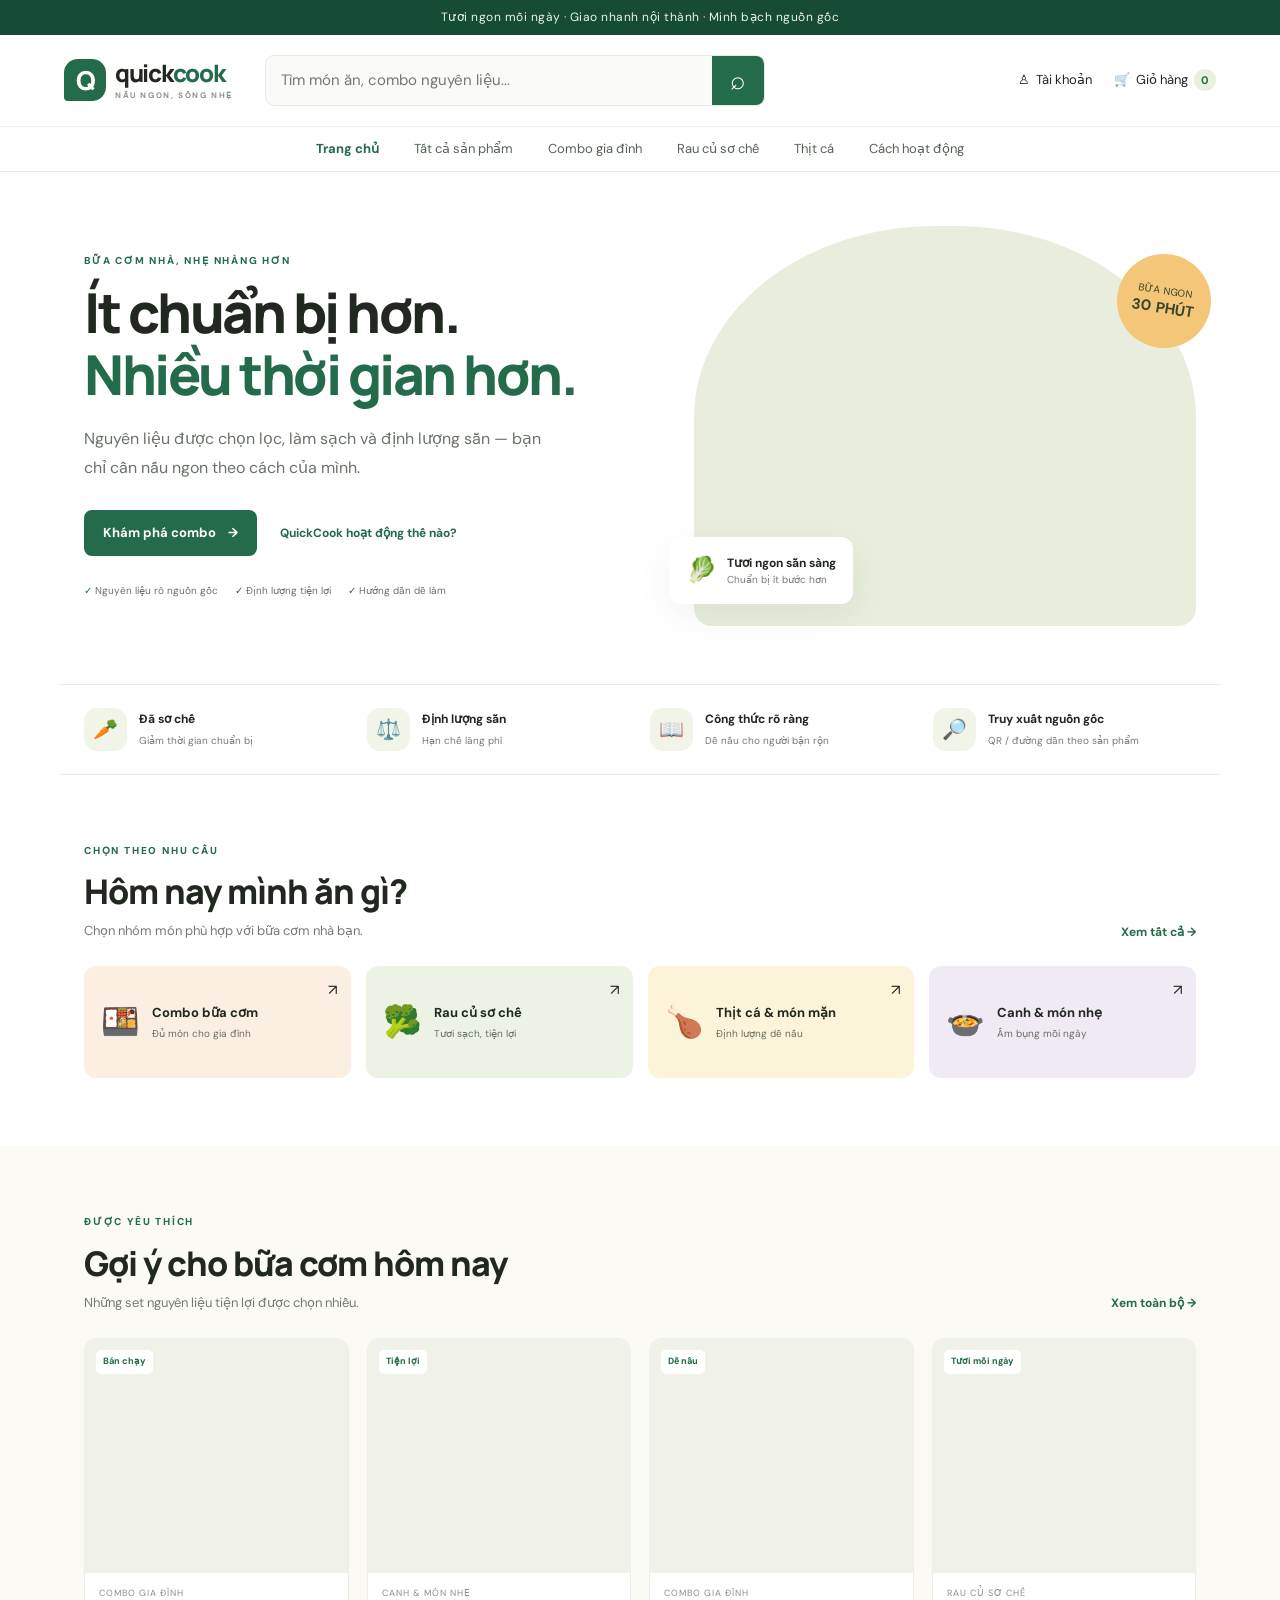
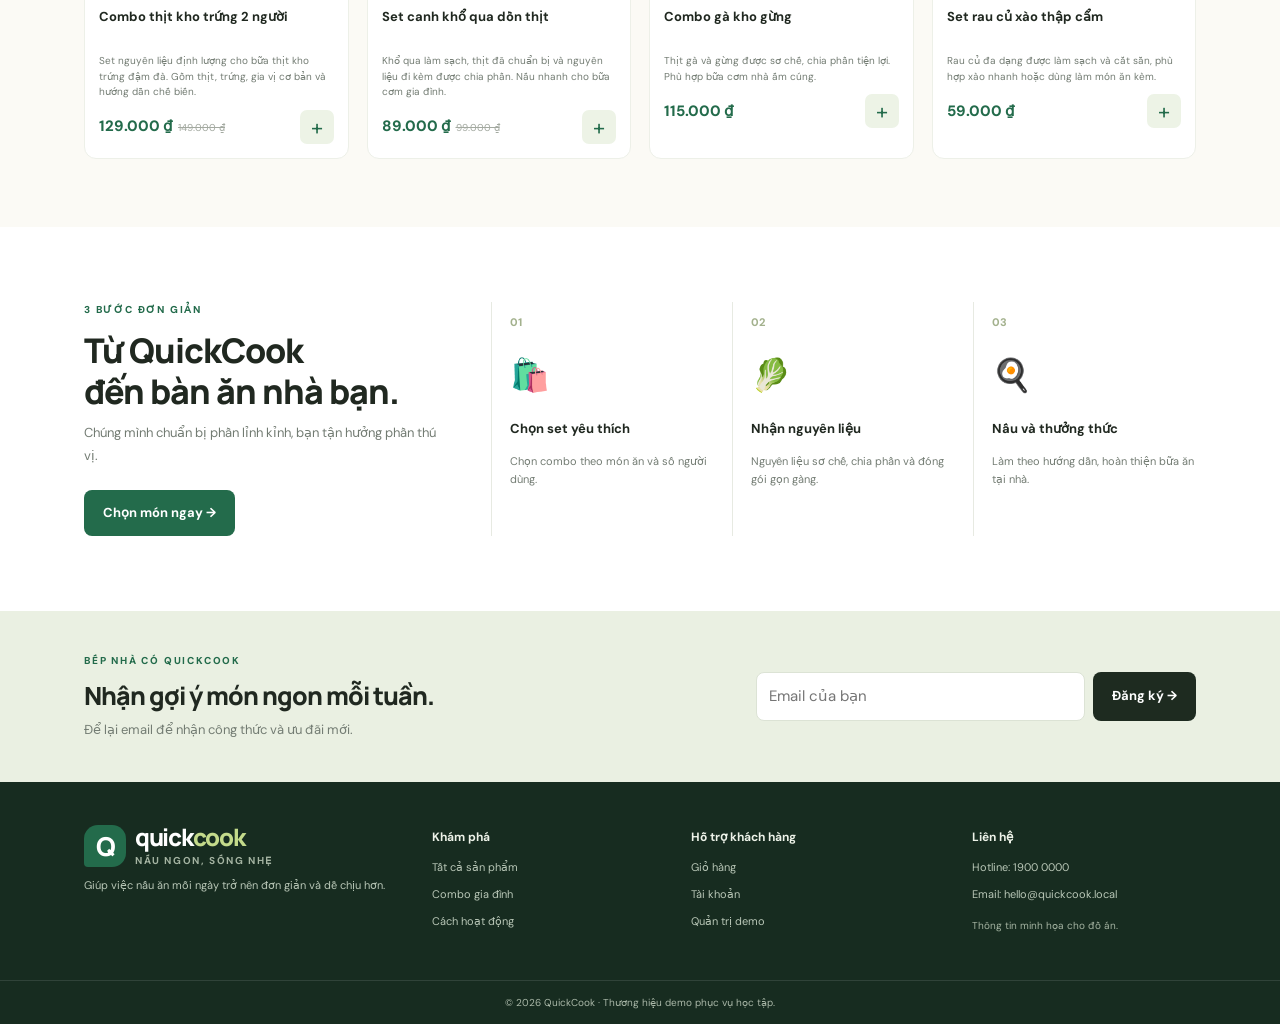
==== QuickCook_Source/QuickCook/index.html @ 2cf81a11 "Upload file" ====
<!doctype html>
<html lang="vi">
<head>
  <meta charset="utf-8"><meta name="viewport" content="width=device-width, initial-scale=1">
  <title>QuickCook | Nấu ngon, sống nhẹ</title>
  <link rel="stylesheet" href="css/styles.css">
</head>
<body>
  <div class="top-strip">Tươi ngon mỗi ngày · Giao nhanh nội thành · Minh bạch nguồn gốc</div>
  <header class="site-header">
    <a class="brand" href="index.html"><span class="brand-mark">Q</span><span>quick<span class="brand-green">cook</span><small>NẤU NGON, SỐNG NHẸ</small></span></a>
    <form class="search" id="searchForm"><input id="searchInput" type="search" placeholder="Tìm món ăn, combo nguyên liệu..." aria-label="Tìm sản phẩm"><button aria-label="Tìm kiếm">⌕</button></form>
    <nav class="header-actions"><a href="login.html">♙ <span>Tài khoản</span></a><a href="cart.html">🛒 <span>Giỏ hàng</span> <b id="cartCount" class="cart-count">0</b></a></nav>
  </header>
  <nav class="main-nav"><a class="active" href="index.html">Trang chủ</a><a href="products.html">Tất cả sản phẩm</a><a href="products.html?category=combo">Combo gia đình</a><a href="products.html?category=rau">Rau củ sơ chế</a><a href="products.html?category=thit">Thịt cá</a><a href="#how">Cách hoạt động</a></nav>
  <main>
    <section class="hero wrap">
      <div class="hero-copy"><span class="eyebrow">BỮA CƠM NHÀ, NHẸ NHÀNG HƠN</span><h1>Ít chuẩn bị hơn.<br><em>Nhiều thời gian hơn.</em></h1><p>Nguyên liệu được chọn lọc, làm sạch và định lượng sẵn — bạn chỉ cần nấu ngon theo cách của mình.</p><div class="hero-buttons"><a class="btn btn-primary" href="products.html">Khám phá combo <span>→</span></a><a class="text-link" href="#how">QuickCook hoạt động thế nào?</a></div><div class="hero-proof"><span>✓ Nguyên liệu rõ nguồn gốc</span><span>✓ Định lượng tiện lợi</span><span>✓ Hướng dẫn dễ làm</span></div></div>
      <div class="hero-art"><div class="hero-sticker">BỮA NGON<br><b>30 PHÚT</b></div><img src="https://images.unsplash.com/photo-1547592180-85f173990554?auto=format&fit=crop&w=1000&q=85" alt="Bữa ăn tươi ngon với rau củ và nguyên liệu" onerror="this.style.display='none'"><div class="hero-note"><span>🥬</span><div><b>Tươi ngon sẵn sàng</b><small>Chuẩn bị ít bước hơn</small></div></div></div>
    </section>
    <section class="benefits wrap"><div><span class="benefit-icon">🥕</span><b>Đã sơ chế</b><small>Giảm thời gian chuẩn bị</small></div><div><span class="benefit-icon">⚖️</span><b>Định lượng sẵn</b><small>Hạn chế lãng phí</small></div><div><span class="benefit-icon">📖</span><b>Công thức rõ ràng</b><small>Dễ nấu cho người bận rộn</small></div><div><span class="benefit-icon">🔎</span><b>Truy xuất nguồn gốc</b><small>QR / đường dẫn theo sản phẩm</small></div></section>
    <section class="section wrap"><div class="section-heading"><div><span class="eyebrow">CHỌN THEO NHU CẦU</span><h2>Hôm nay mình ăn gì?</h2><p>Chọn nhóm món phù hợp với bữa cơm nhà bạn.</p></div><a class="text-link" href="products.html">Xem tất cả →</a></div><div class="category-grid">
      <a class="category-card cat-orange" href="products.html?category=combo"><span>🍱</span><div><b>Combo bữa cơm</b><small>Đủ món cho gia đình</small></div><i>↗</i></a>
      <a class="category-card cat-green" href="products.html?category=rau"><span>🥦</span><div><b>Rau củ sơ chế</b><small>Tươi sạch, tiện lợi</small></div><i>↗</i></a>
      <a class="category-card cat-yellow" href="products.html?category=thit"><span>🍗</span><div><b>Thịt cá & món mặn</b><small>Định lượng dễ nấu</small></div><i>↗</i></a>
      <a class="category-card cat-purple" href="products.html?category=canh"><span>🍲</span><div><b>Canh & món nhẹ</b><small>Ấm bụng mỗi ngày</small></div><i>↗</i></a>
    </div></section>
    <section class="section featured-section"><div class="wrap"><div class="section-heading"><div><span class="eyebrow">ĐƯỢC YÊU THÍCH</span><h2>Gợi ý cho bữa cơm hôm nay</h2><p>Những set nguyên liệu tiện lợi được chọn nhiều.</p></div><a class="text-link" href="products.html">Xem toàn bộ →</a></div><div id="featuredProducts" class="product-grid"></div></div></section>
    <section class="how-section wrap" id="how"><div class="how-intro"><span class="eyebrow">3 BƯỚC ĐƠN GIẢN</span><h2>Từ QuickCook<br>đến bàn ăn nhà bạn.</h2><p>Chúng mình chuẩn bị phần lỉnh kỉnh, bạn tận hưởng phần thú vị.</p><a class="btn btn-primary" href="products.html">Chọn món ngay →</a></div><div class="steps"><article><span>01</span><div class="step-emoji">🛍️</div><h3>Chọn set yêu thích</h3><p>Chọn combo theo món ăn và số người dùng.</p></article><article><span>02</span><div class="step-emoji">🥬</div><h3>Nhận nguyên liệu</h3><p>Nguyên liệu sơ chế, chia phần và đóng gói gọn gàng.</p></article><article><span>03</span><div class="step-emoji">🍳</div><h3>Nấu và thưởng thức</h3><p>Làm theo hướng dẫn, hoàn thiện bữa ăn tại nhà.</p></article></div></section>
    <section class="newsletter"><div class="wrap newsletter-inner"><div><span class="eyebrow">BẾP NHÀ CÓ QUICKCOOK</span><h2>Nhận gợi ý món ngon mỗi tuần.</h2><p>Để lại email để nhận công thức và ưu đãi mới.</p></div><form id="newsletterForm"><input type="email" placeholder="Email của bạn" required><button class="btn btn-dark">Đăng ký →</button></form></div></section>
  </main>
  <footer class="footer"><div class="wrap footer-grid"><div><a class="brand footer-brand" href="index.html"><span class="brand-mark">Q</span><span>quick<span class="brand-green">cook</span><small>NẤU NGON, SỐNG NHẸ</small></span></a><p>Giúp việc nấu ăn mỗi ngày trở nên đơn giản và dễ chịu hơn.</p></div><div><b>Khám phá</b><a href="products.html">Tất cả sản phẩm</a><a href="products.html?category=combo">Combo gia đình</a><a href="#how">Cách hoạt động</a></div><div><b>Hỗ trợ khách hàng</b><a href="cart.html">Giỏ hàng</a><a href="login.html">Tài khoản</a><a href="admin.html">Quản trị demo</a></div><div><b>Liên hệ</b><p>Hotline: 1900 0000</p><p>Email: hello@quickcook.local</p><small>Thông tin minh họa cho đồ án.</small></div></div><div class="footer-bottom">© 2026 QuickCook · Thương hiệu demo phục vụ học tập.</div></footer>
  <div id="toast" class="toast" role="status"></div><script src="js/data.js"></script><script src="js/app.js"></script><script>document.addEventListener('DOMContentLoaded',()=>{renderProductCards('featuredProducts',PRODUCTS.slice(0,4)); document.getElementById('newsletterForm').addEventListener('submit',e=>{e.preventDefault();showToast('Cảm ơn bạn! Đây là biểu mẫu demo.');e.target.reset();});});</script>
</body></html>
---- QuickCook_Source/QuickCook/css/styles.css ----
@import url('https://fonts.googleapis.com/css2?family=DM+Sans:wght@400;500;600;700&family=Manrope:wght@400;500;600;700;800&display=swap');
:root{--green:#236b4b;--green-dark:#164b35;--lime:#dce9a4;--ink:#202820;--muted:#737c73;--line:#e7eae2;--cream:#fbfaf5;--orange:#f1a65b;--white:#fff;--shadow:0 12px 35px #203b2410}*{box-sizing:border-box}html{scroll-behavior:smooth}body{margin:0;background:#fff;color:var(--ink);font-family:'DM Sans',sans-serif;font-size:15px;line-height:1.55}a{color:inherit;text-decoration:none}button,input,select,textarea{font:inherit}button,a,select{ -webkit-tap-highlight-color:transparent}button{cursor:pointer}.top-strip{background:var(--green-dark);color:#edf5e8;text-align:center;padding:8px 16px;font-size:12px;letter-spacing:.04em}.site-header{max-width:1200px;margin:auto;padding:20px 24px;display:flex;align-items:center;gap:32px}.brand{display:inline-flex;align-items:center;gap:9px;flex-shrink:0;font-family:Manrope,sans-serif;font-weight:800;font-size:24px;letter-spacing:-1.3px;line-height:1}.brand-mark{display:grid;place-items:center;background:var(--green);color:white;width:42px;height:42px;border-radius:14px 14px 14px 4px;font-size:26px}.brand-green{color:var(--green)}.brand small{display:block;font:700 8px 'DM Sans',sans-serif;letter-spacing:1.6px;color:#8b9487;margin-top:5px}.search{display:flex;max-width:500px;flex:1;border:1px solid var(--line);border-radius:9px;background:#fafbf8;overflow:hidden}.search input{border:0;background:transparent;outline:0;padding:13px 15px;min-width:0;flex:1}.search button{border:0;background:var(--green);color:white;width:52px;font-size:26px}.header-actions{display:flex;align-items:center;gap:22px;margin-left:auto;white-space:nowrap;font-size:13px}.header-actions a{display:flex;align-items:center;gap:6px}.cart-count{display:inline-grid;place-items:center;background:#e9f0df;color:var(--green);border-radius:50%;width:22px;height:22px;font-size:11px}.main-nav{display:flex;justify-content:center;gap:35px;border-top:1px solid #f2f3ef;border-bottom:1px solid var(--line);padding:12px 18px;font-size:13px;color:#566256}.main-nav a:hover,.main-nav .active{color:var(--green);font-weight:700}.wrap{max-width:1160px;margin:0 auto;padding-left:24px;padding-right:24px}.hero{display:grid;grid-template-columns:1.05fr .95fr;gap:55px;align-items:center;padding-top:54px;padding-bottom:58px}.eyebrow{display:block;color:var(--green);font-size:10px;font-weight:800;letter-spacing:1.8px;margin-bottom:13px}.hero h1,.auth-aside h1{font:800 clamp(36px,4.3vw,58px)/1.12 Manrope,sans-serif;letter-spacing:-2.5px;margin:0 0 20px}.hero h1 em,.auth-aside h1 em{color:var(--green);font-style:normal}.hero-copy>p{max-width:470px;color:#697369;font-size:16px;line-height:1.8}.hero-buttons{display:flex;align-items:center;gap:23px;margin:27px 0}.btn{display:inline-flex;align-items:center;justify-content:center;gap:12px;padding:13px 19px;border:0;border-radius:8px;font-weight:700;font-size:13px;transition:transform .18s,background .18s}.btn:hover{transform:translateY(-1px)}.btn-primary{background:var(--green);color:white}.btn-primary:hover{background:var(--green-dark)}.btn-dark{background:#1e2b20;color:white}.btn-outline{border:1px solid #d8dfd4;background:white;color:var(--green)}.btn-full{width:100%}.text-link{font-size:12px;font-weight:700;color:var(--green)}.hero-proof{display:flex;gap:17px;flex-wrap:wrap;font-size:10px;color:#667367}.hero-proof span:first-letter{color:var(--green)}.hero-art{position:relative;min-height:400px;background:#e8eddd;border-radius:48% 48% 18px 18px;overflow:visible}.hero-art>img{width:100%;height:400px;object-fit:cover;border-radius:48% 48% 18px 18px;display:block}.hero-sticker{position:absolute;z-index:2;right:-15px;top:28px;background:#f3c777;color:#3c452f;border-radius:50%;width:94px;height:94px;display:grid;align-content:center;text-align:center;font-size:10px;line-height:1.4;transform:rotate(9deg)}.hero-sticker b{font-size:15px}.hero-note{position:absolute;bottom:22px;left:-25px;background:white;padding:14px 17px;border-radius:12px;box-shadow:var(--shadow);display:flex;gap:10px;align-items:center}.hero-note>span{font-size:25px}.hero-note b,.hero-note small{display:block}.hero-note b{font-size:12px}.hero-note small{color:var(--muted);font-size:10px}.benefits{display:grid;grid-template-columns:repeat(4,1fr);border-top:1px solid var(--line);border-bottom:1px solid var(--line);padding-top:23px;padding-bottom:23px;gap:20px}.benefits>div{display:grid;grid-template-columns:44px 1fr;align-items:center;column-gap:11px}.benefit-icon{grid-row:span 2;width:43px;height:43px;display:grid;place-items:center;border-radius:13px;background:#f1f5e9;font-size:20px}.benefits b{font-size:12px}.benefits small{font-size:10px;color:var(--muted)}.section{padding-top:68px;padding-bottom:68px}.section-heading{display:flex;align-items:end;justify-content:space-between;gap:20px;margin-bottom:25px}.section-heading h2,.how-intro h2,.newsletter h2{font:800 clamp(25px,3vw,34px)/1.2 Manrope,sans-serif;letter-spacing:-1px;margin:0 0 9px}.section-heading p,.how-intro p,.newsletter p{color:var(--muted);font-size:13px;margin:0}.category-grid{display:grid;grid-template-columns:repeat(4,1fr);gap:15px}.category-card{padding:20px 17px;border-radius:12px;display:flex;align-items:center;gap:12px;min-height:112px;position:relative;transition:transform .2s}.category-card:hover{transform:translateY(-3px)}.category-card>span{font-size:31px}.category-card b,.category-card small{display:block}.category-card b{font-size:13px}.category-card small{font-size:10px;color:#687064;margin-top:3px}.category-card i{font-style:normal;position:absolute;right:14px;top:13px}.cat-orange{background:#fbefe1}.cat-green{background:#edf3e4}.cat-yellow{background:#fbf4d9}.cat-purple{background:#f0eaf5}.featured-section{background:var(--cream)}.product-grid{display:grid;grid-template-columns:repeat(4,minmax(0,1fr));gap:18px}.product-card{background:white;border:1px solid #edf0e8;border-radius:12px;overflow:hidden;position:relative;transition:box-shadow .2s,transform .2s;min-width:0}.product-card:hover{transform:translateY(-3px);box-shadow:var(--shadow)}.product-image{display:block;position:relative;background:#f0f1e9;aspect-ratio:1.12/1;overflow:hidden}.product-image img{width:100%;height:100%;object-fit:cover;display:block;transition:transform .3s}.product-card:hover .product-image img{transform:scale(1.035)}.product-tag{position:absolute;top:11px;left:11px;background:#fff;border-radius:5px;padding:5px 7px;font-size:9px;color:var(--green);font-weight:800}.product-info{padding:14px}.product-category{font-size:9px;text-transform:uppercase;letter-spacing:1px;color:#879084}.product-info h3{font-size:13px;line-height:1.4;margin:7px 0 8px;min-height:37px}.product-desc{font-size:10px;color:var(--muted);min-height:30px;margin:0 0 10px}.product-bottom{display:flex;align-items:center;justify-content:space-between;gap:6px}.price{font-weight:800;color:var(--green);font-size:15px}.old-price{font-size:10px;color:#a3a9a0;text-decoration:line-through;margin-left:5px}.add-btn{border:0;background:#edf3e6;color:var(--green);border-radius:7px;width:34px;height:34px;font-size:22px}.add-btn:hover{background:var(--green);color:white}.how-section{display:grid;grid-template-columns:.8fr 1.6fr;gap:55px;padding-top:75px;padding-bottom:75px}.how-intro h2{font-size:34px}.how-intro p{margin-bottom:22px;line-height:1.8}.steps{display:grid;grid-template-columns:repeat(3,1fr);gap:18px}.steps article{position:relative;border-left:1px solid var(--line);padding:8px 0 0 18px}.steps article>span{color:#a3b18d;font-weight:800;font-size:11px}.step-emoji{font-size:32px;margin:18px 0}.steps h3{font-size:13px}.steps p{font-size:11px;color:var(--muted);line-height:1.7}.newsletter{background:#eaf0e2;padding:42px 0}.newsletter-inner{display:flex;align-items:center;justify-content:space-between;gap:24px}.newsletter h2{font-size:25px}.newsletter form{display:flex;gap:8px;width:min(440px,100%)}.newsletter input{min-width:0;flex:1;border:1px solid #dce3d5;border-radius:8px;padding:12px;background:white;outline-color:var(--green)}.footer{background:#172c20;color:#edf2e8}.footer-grid{display:grid;grid-template-columns:1.4fr 1fr 1.1fr 1fr;gap:35px;padding-top:43px;padding-bottom:40px}.footer-brand{color:white}.footer-brand .brand-green{color:#c4db8b}.footer-grid p,.footer-grid a:not(.brand){font-size:11px;color:#b9c7b7;display:block;margin:10px 0}.footer-grid>div>b{font-size:12px}.footer-grid small{font-size:10px;color:#a5b4a2}.footer-bottom{text-align:center;border-top:1px solid #ffffff1c;padding:14px 20px;font-size:10px;color:#aab8a8}.page-main{padding-top:28px;padding-bottom:70px}.breadcrumbs{font-size:11px;color:#929a8f;margin-bottom:25px}.breadcrumbs a{color:var(--green)}.page-title-row{display:flex;align-items:center;justify-content:space-between;gap:20px;margin:15px 0 28px}.page-title-row h1{font:800 clamp(28px,3vw,38px)/1.2 Manrope,sans-serif;letter-spacing:-1.3px;margin:0 0 7px}.page-title-row p{margin:0;color:var(--muted);font-size:13px}.page-title-row select{border:1px solid var(--line);border-radius:7px;padding:11px;background:white;color:#536053}.catalog-layout{display:grid;grid-template-columns:220px 1fr;gap:28px}.filter-panel{border:1px solid var(--line);border-radius:10px;padding:18px;height:max-content}.filter-panel h3{font-size:13px;margin:0 0 13px}.filter-panel label{display:flex;align-items:center;gap:9px;font-size:12px;color:#596458;margin:12px 0}.filter-panel input{accent-color:var(--green)}.filter-panel hr{border:0;border-top:1px solid var(--line);margin:20px 0}.catalog-meta{display:flex;justify-content:space-between;color:var(--muted);font-size:10px;margin-bottom:13px}.catalog-layout .product-grid{grid-template-columns:repeat(3,minmax(0,1fr))}.empty-state{padding:50px 20px;text-align:center;color:var(--muted);background:var(--cream);border-radius:10px}.hidden{display:none!important}.product-detail{display:grid;grid-template-columns:1fr 1fr;gap:50px;align-items:start}.detail-image{border-radius:15px;overflow:hidden;background:#f1f3eb;aspect-ratio:1/1}.detail-image img{width:100%;height:100%;object-fit:cover}.detail-copy{padding:10px 0}.detail-copy h1{font:800 35px/1.2 Manrope,sans-serif;letter-spacing:-1px;margin:10px 0}.detail-copy .price{font-size:25px}.detail-copy .description{color:#667064;line-height:1.8;font-size:14px;margin:18px 0}.detail-meta{border-top:1px solid var(--line);border-bottom:1px solid var(--line);padding:17px 0;margin:20px 0;display:grid;gap:10px;font-size:12px}.detail-meta span{color:var(--muted)}.quantity-row{display:flex;gap:12px;align-items:center;margin:20px 0}.quantity-control{display:flex;border:1px solid var(--line);border-radius:8px;align-items:center}.quantity-control button{border:0;background:white;padding:9px 13px}.quantity-control span{min-width:24px;text-align:center}.detail-copy .btn{min-height:43px}.cart-layout{display:grid;grid-template-columns:1.6fr .8fr;gap:24px}.cart-items,.summary-card,.form-card{border:1px solid var(--line);border-radius:12px;padding:22px}.cart-row{display:grid;grid-template-columns:84px 1fr auto auto 30px;gap:15px;align-items:center;padding:15px 0;border-bottom:1px solid var(--line)}.cart-row:last-child{border-bottom:0}.cart-row img{width:84px;height:75px;object-fit:cover;border-radius:8px}.cart-row h3{font-size:13px;margin:0 0 5px}.cart-row small{font-size:10px;color:var(--muted)}.cart-row .quantity-control button{padding:5px 9px}.cart-row .line-total{font-size:12px;font-weight:800;white-space:nowrap}.remove-btn{border:0;background:transparent;color:#9a6b62;font-size:18px}.summary-card h2{font-size:17px;margin:0 0 18px}.summary-line{display:flex;justify-content:space-between;gap:12px;margin:13px 0;font-size:12px;color:#677064}.summary-line.total{border-top:1px solid var(--line);padding-top:16px;font-weight:800;color:var(--ink);font-size:15px}.summary-card .btn{margin-top:12px}.muted{color:var(--muted)}.small{font-size:10px}.empty-cart{text-align:center;padding:40px 20px}.empty-cart .big{font-size:48px}.checkout-label{font-size:11px;font-weight:800;color:var(--green);letter-spacing:1px}.checkout-layout{display:grid;grid-template-columns:1.2fr .8fr;gap:25px;align-items:start}.form-card h1{font:800 31px Manrope,sans-serif;margin:0 0 24px}.form-card h3{font-size:14px;margin-top:25px}.form-grid{display:grid;grid-template-columns:1fr 1fr;gap:15px}.form-grid label,.auth-card label{display:flex;flex-direction:column;gap:6px;font-size:11px;font-weight:700;color:#4c584c}.form-grid input,.form-grid select,.form-grid textarea,.auth-card input,.admin-form input,.admin-form select,.admin-form textarea{width:100%;border:1px solid #dfe4da;border-radius:7px;padding:11px 12px;outline-color:var(--green);background:white;color:var(--ink);font-size:12px}.form-grid textarea{resize:vertical}.full-field{grid-column:1/-1}.payment-option{display:flex;align-items:flex-start;gap:10px;border:1px solid var(--line);border-radius:8px;padding:13px;margin:10px 0;font-size:12px}.payment-option input{accent-color:var(--green);margin-top:4px}.payment-option b,.payment-option small{display:block}.payment-option small{color:var(--muted);font-size:10px;margin-top:4px}.checkout-layout .summary-card{background:var(--cream)}.summary-product{display:flex;gap:10px;align-items:center;margin:13px 0}.summary-product img{width:50px;height:48px;border-radius:7px;object-fit:cover}.summary-product div{flex:1;font-size:11px}.summary-product small{display:block;color:var(--muted)}.auth-wrap{max-width:1000px;margin:65px auto 80px;padding:0 24px;display:grid;grid-template-columns:1fr .85fr;gap:70px;align-items:center}.auth-aside p{color:var(--muted);max-width:380px;line-height:1.8}.auth-emoji{font-size:72px;margin-top:35px}.auth-card{border:1px solid var(--line);box-shadow:var(--shadow);border-radius:15px;padding:27px}.auth-tabs{display:grid;grid-template-columns:1fr 1fr;background:#f4f6f0;padding:4px;border-radius:8px;margin-bottom:25px}.auth-tabs button{border:0;background:transparent;border-radius:6px;padding:10px;font-size:12px;color:var(--muted)}.auth-tabs button.active{background:white;color:var(--green);font-weight:800;box-shadow:0 2px 6px #0000000b}.auth-card h2{font:800 23px Manrope,sans-serif;margin:0 0 5px}.auth-card>form>p{font-size:11px;margin-bottom:20px}.auth-card label{margin:14px 0}.auth-card .btn{margin-top:7px}.notice{padding:10px 12px;background:#eef5e7;color:var(--green);font-size:12px;border-radius:7px;margin-top:15px}.toast{position:fixed;bottom:22px;left:50%;transform:translate(-50%,20px);background:#1b3325;color:white;padding:12px 18px;border-radius:9px;font-size:12px;opacity:0;pointer-events:none;transition:.25s;z-index:99;box-shadow:var(--shadow)}.toast.show{opacity:1;transform:translate(-50%,0)}.admin-body{background:#f7f8f4;min-height:100vh}.admin-top{display:flex;justify-content:space-between;align-items:center;padding:16px max(24px,calc((100% - 1112px)/2));background:white;border-bottom:1px solid var(--line)}.admin-top>a:last-child{font-size:12px;color:var(--green)}.admin-stats{display:grid;grid-template-columns:repeat(3,1fr);gap:15px;margin:25px 0}.stat-card{background:white;border:1px solid var(--line);border-radius:10px;padding:20px}.stat-card small{color:var(--muted);font-size:11px}.stat-card b{display:block;font:800 25px Manrope,sans-serif;margin-top:8px}.admin-tabs{display:flex;gap:7px;border-bottom:1px solid var(--line);margin:25px 0 18px}.admin-tabs button{border:0;background:transparent;padding:12px 18px;color:var(--muted);font-size:12px}.admin-tabs button.active{color:var(--green);font-weight:800;border-bottom:2px solid var(--green)}.admin-panel{background:white;border:1px solid var(--line);border-radius:12px;padding:20px;margin-bottom:20px}.admin-panel-head{display:flex;justify-content:space-between;align-items:center}.admin-panel h2{font-size:17px}.table-wrap{overflow-x:auto}table{width:100%;border-collapse:collapse;font-size:11px}th,td{text-align:left;padding:13px 10px;border-bottom:1px solid var(--line);white-space:nowrap}th{color:var(--muted);font-weight:700;background:#fafbf8}td .table-product{display:flex;align-items:center;gap:9px;white-space:normal;min-width:200px}td img{width:40px;height:40px;object-fit:cover;border-radius:6px}td button{border:0;background:#edf3e6;color:var(--green);border-radius:5px;padding:6px 8px;margin-right:4px;font-size:10px}.admin-form{border-top:1px solid var(--line);margin-top:20px;padding-top:10px}.admin-form h3{font-size:14px}.button-row{display:flex;gap:9px;margin-top:15px}.status-pill{padding:5px 8px;border-radius:5px;background:#edf3e6;color:var(--green);font-size:10px}
@media(max-width:900px){.site-header{gap:15px}.header-actions span{display:none}.main-nav{gap:20px;flex-wrap:wrap}.hero{gap:30px}.hero-art,.hero-art>img{height:340px;min-height:340px}.category-grid{grid-template-columns:repeat(2,1fr)}.product-grid{grid-template-columns:repeat(2,minmax(0,1fr))}.catalog-layout .product-grid{grid-template-columns:repeat(2,minmax(0,1fr))}.how-section{grid-template-columns:1fr;gap:28px}.footer-grid{grid-template-columns:repeat(2,1fr)}.catalog-layout{grid-template-columns:190px 1fr}.cart-row{grid-template-columns:65px 1fr auto 25px}.cart-row img{width:65px;height:65px}.cart-row .quantity-control{grid-column:2}.cart-row .line-total{grid-column:3;grid-row:1}.cart-row .remove-btn{grid-column:4;grid-row:1}.cart-layout,.checkout-layout{grid-template-columns:1fr}.auth-wrap{gap:30px}}
@media(max-width:620px){.top-strip{font-size:10px}.site-header{padding:15px;flex-wrap:wrap}.brand{font-size:21px}.brand-mark{width:36px;height:36px}.search{order:3;flex-basis:100%;max-width:none}.header-actions{gap:12px}.header-actions a{font-size:11px}.main-nav{justify-content:flex-start;overflow:auto;white-space:nowrap;flex-wrap:nowrap;gap:20px;font-size:12px}.hero{grid-template-columns:1fr;padding-top:35px;gap:28px}.hero h1{font-size:42px}.hero-art,.hero-art>img{height:300px;min-height:300px}.hero-note{left:10px}.hero-sticker{right:7px}.hero-proof{gap:9px}.benefits{grid-template-columns:repeat(2,1fr);gap:16px}.section{padding-top:45px;padding-bottom:45px}.section-heading{align-items:start}.section-heading h2{font-size:26px}.category-grid{gap:9px}.category-card{padding:14px 10px;min-height:100px;gap:7px}.category-card>span{font-size:25px}.category-card b{font-size:11px}.category-card small{font-size:9px}.category-card i{right:8px;top:7px}.product-grid,.catalog-layout .product-grid{grid-template-columns:repeat(2,minmax(0,1fr));gap:10px}.product-info{padding:10px}.product-info h3{font-size:12px}.product-desc{display:none}.price{font-size:13px}.old-price{display:block;margin-left:0}.add-btn{width:30px;height:30px}.how-section{padding-top:48px;padding-bottom:48px}.steps{gap:10px}.steps article{padding-left:10px}.step-emoji{font-size:26px}.steps h3{font-size:11px}.steps p{font-size:10px}.newsletter-inner{display:block}.newsletter form{margin-top:20px}.newsletter h2{font-size:23px}.footer-grid{grid-template-columns:1fr 1fr;gap:25px}.page-main{padding-top:20px}.page-title-row{align-items:start;flex-direction:column}.page-title-row select{width:100%}.catalog-layout{grid-template-columns:1fr;gap:18px}.filter-panel{display:grid;grid-template-columns:1fr 1fr;gap:0 10px}.filter-panel h3{grid-column:1/-1}.filter-panel hr{grid-column:1/-1}.filter-panel .btn{grid-column:1/-1}.catalog-meta{font-size:9px}.product-detail{grid-template-columns:1fr;gap:25px}.detail-copy h1{font-size:29px}.cart-row{grid-template-columns:58px 1fr 25px;gap:10px}.cart-row img{width:58px;height:58px;grid-row:span 2}.cart-row .line-total{grid-column:2;grid-row:2}.cart-row .quantity-control{grid-column:2;grid-row:3;width:max-content}.cart-row .remove-btn{grid-column:3;grid-row:1}.form-grid{grid-template-columns:1fr}.full-field{grid-column:auto}.auth-wrap{grid-template-columns:1fr;margin:35px auto 50px;gap:25px}.auth-aside h1{font-size:37px}.auth-emoji{display:none}.auth-card{padding:20px}.admin-stats{grid-template-columns:1fr}.admin-panel{padding:12px}.admin-panel-head{gap:10px;align-items:flex-start;flex-direction:column}.admin-top{padding:14px 18px}.checkout-label{display:none}}
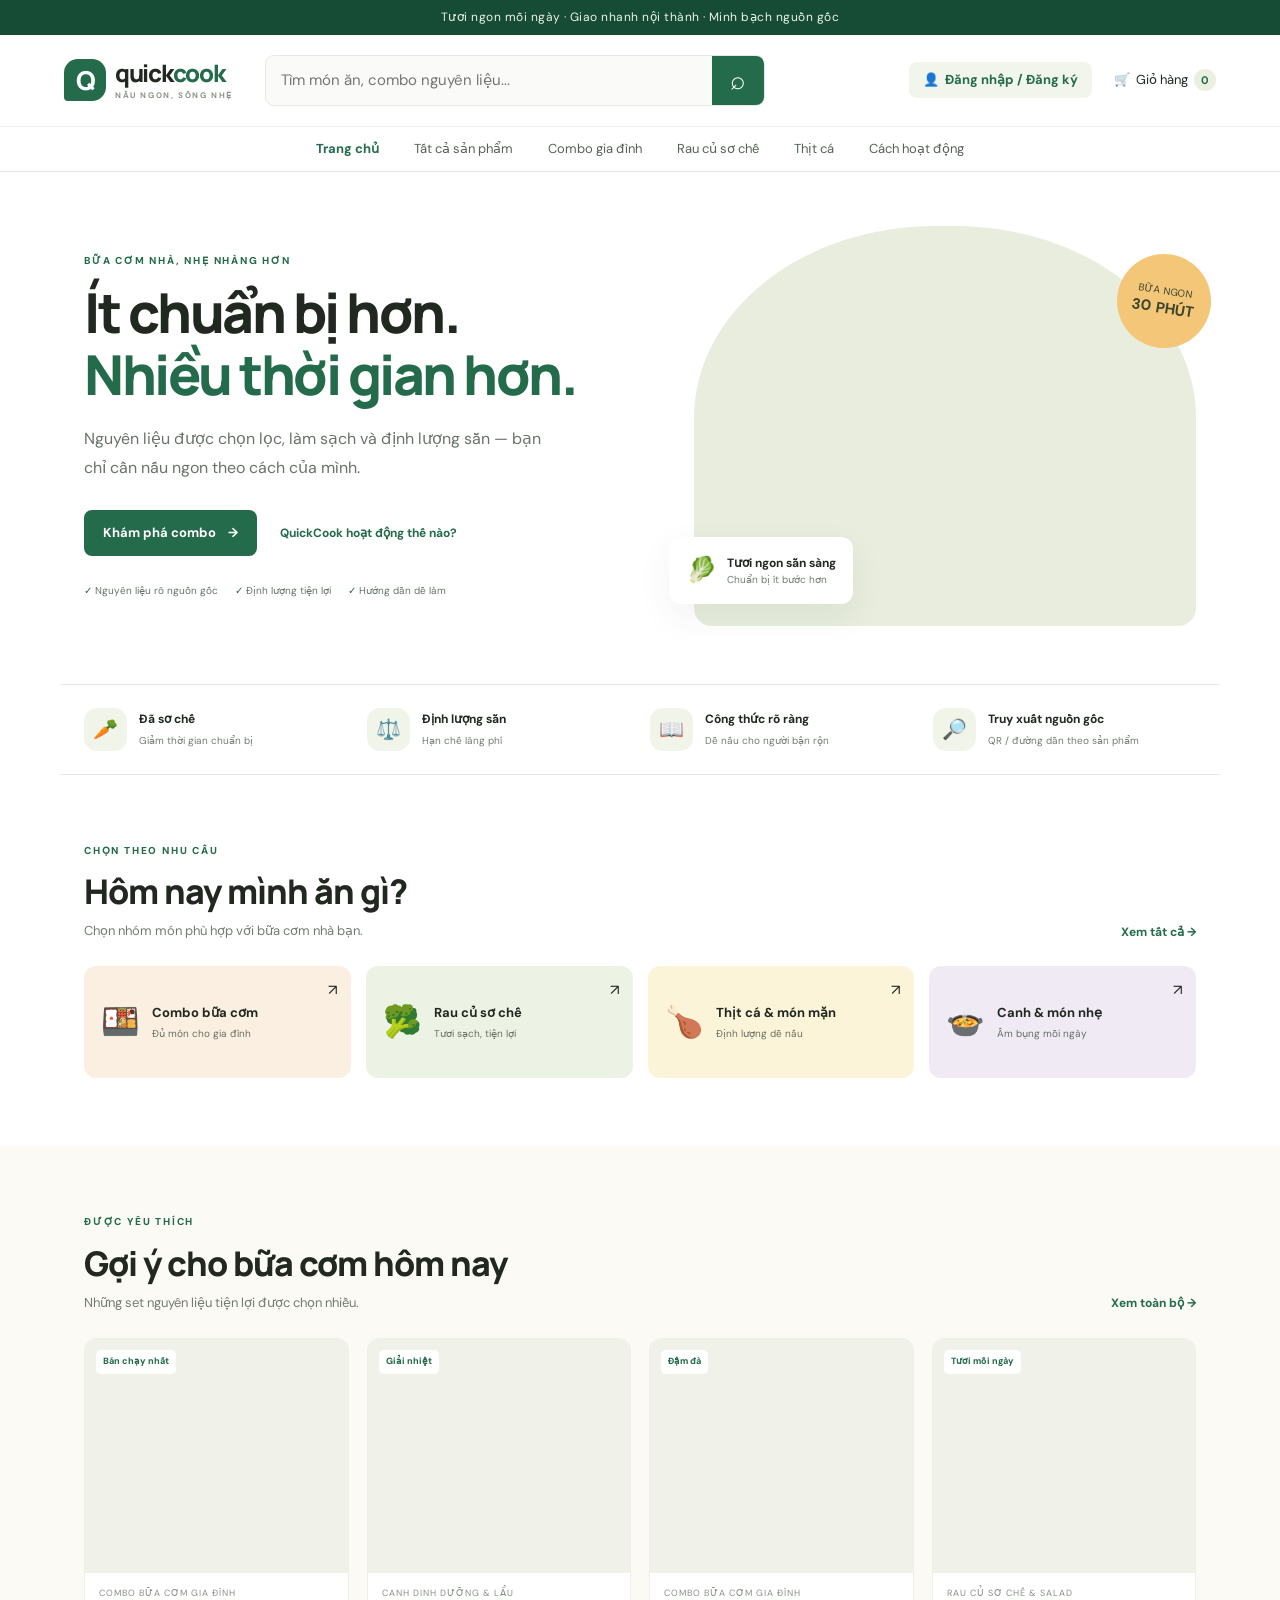
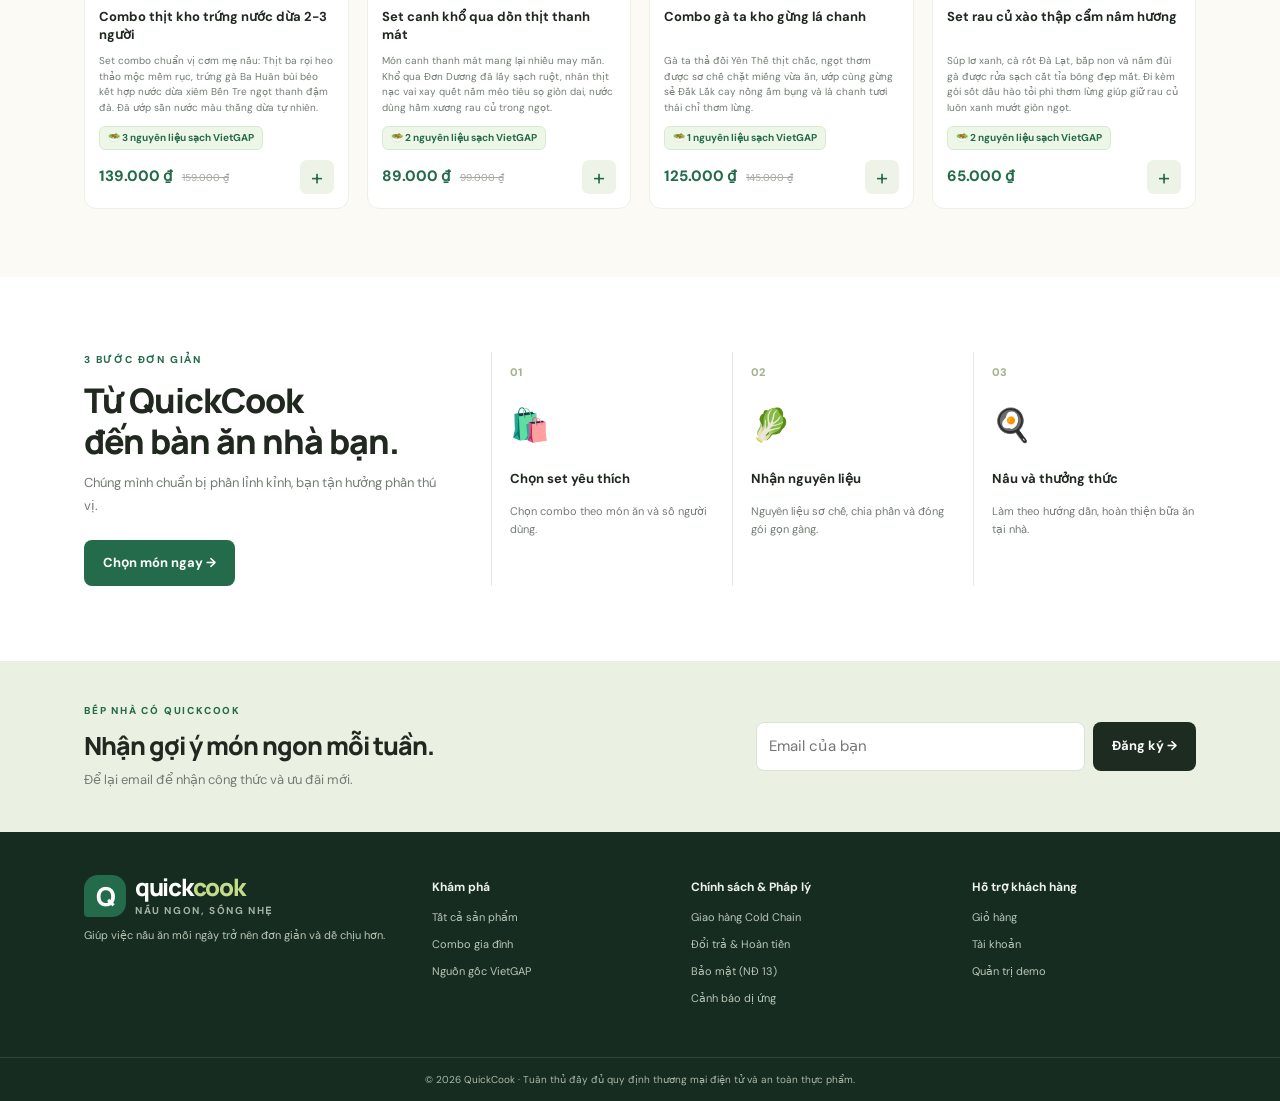
==== commit 534a2f90: "QuickCook_v2" ====
--- a/QuickCook_Source/QuickCook/index.html
+++ b/QuickCook_Source/QuickCook/index.html
@@ -29,6 +29,6 @@
     <section class="how-section wrap" id="how"><div class="how-intro"><span class="eyebrow">3 BƯỚC ĐƠN GIẢN</span><h2>Từ QuickCook<br>đến bàn ăn nhà bạn.</h2><p>Chúng mình chuẩn bị phần lỉnh kỉnh, bạn tận hưởng phần thú vị.</p><a class="btn btn-primary" href="products.html">Chọn món ngay →</a></div><div class="steps"><article><span>01</span><div class="step-emoji">🛍️</div><h3>Chọn set yêu thích</h3><p>Chọn combo theo món ăn và số người dùng.</p></article><article><span>02</span><div class="step-emoji">🥬</div><h3>Nhận nguyên liệu</h3><p>Nguyên liệu sơ chế, chia phần và đóng gói gọn gàng.</p></article><article><span>03</span><div class="step-emoji">🍳</div><h3>Nấu và thưởng thức</h3><p>Làm theo hướng dẫn, hoàn thiện bữa ăn tại nhà.</p></article></div></section>
     <section class="newsletter"><div class="wrap newsletter-inner"><div><span class="eyebrow">BẾP NHÀ CÓ QUICKCOOK</span><h2>Nhận gợi ý món ngon mỗi tuần.</h2><p>Để lại email để nhận công thức và ưu đãi mới.</p></div><form id="newsletterForm"><input type="email" placeholder="Email của bạn" required><button class="btn btn-dark">Đăng ký →</button></form></div></section>
   </main>
-  <footer class="footer"><div class="wrap footer-grid"><div><a class="brand footer-brand" href="index.html"><span class="brand-mark">Q</span><span>quick<span class="brand-green">cook</span><small>NẤU NGON, SỐNG NHẸ</small></span></a><p>Giúp việc nấu ăn mỗi ngày trở nên đơn giản và dễ chịu hơn.</p></div><div><b>Khám phá</b><a href="products.html">Tất cả sản phẩm</a><a href="products.html?category=combo">Combo gia đình</a><a href="#how">Cách hoạt động</a></div><div><b>Hỗ trợ khách hàng</b><a href="cart.html">Giỏ hàng</a><a href="login.html">Tài khoản</a><a href="admin.html">Quản trị demo</a></div><div><b>Liên hệ</b><p>Hotline: 1900 0000</p><p>Email: hello@quickcook.local</p><small>Thông tin minh họa cho đồ án.</small></div></div><div class="footer-bottom">© 2026 QuickCook · Thương hiệu demo phục vụ học tập.</div></footer>
+  <footer class="footer"><div class="wrap footer-grid"><div><a class="brand footer-brand" href="index.html"><span class="brand-mark">Q</span><span>quick<span class="brand-green">cook</span><small>NẤU NGON, SỐNG NHẸ</small></span></a><p>Giúp việc nấu ăn mỗi ngày trở nên đơn giản và dễ chịu hơn.</p></div><div><b>Khám phá</b><a href="products.html">Tất cả sản phẩm</a><a href="products.html?category=combo">Combo gia đình</a><a href="ingredient.html">Nguồn gốc VietGAP</a></div><div><b>Chính sách & Pháp lý</b><a href="policy.html#shipping">Giao hàng Cold Chain</a><a href="policy.html#refund">Đổi trả & Hoàn tiền</a><a href="policy.html#privacy">Bảo mật (NĐ 13)</a><a href="policy.html#safety">Cảnh báo dị ứng</a></div><div><b>Hỗ trợ khách hàng</b><a href="cart.html">Giỏ hàng</a><a href="login.html">Tài khoản</a><a href="admin.html">Quản trị demo</a></div></div><div class="footer-bottom">© 2026 QuickCook · Tuân thủ đầy đủ quy định thương mại điện tử và an toàn thực phẩm.</div></footer>
   <div id="toast" class="toast" role="status"></div><script src="js/data.js"></script><script src="js/app.js"></script><script>document.addEventListener('DOMContentLoaded',()=>{renderProductCards('featuredProducts',PRODUCTS.slice(0,4)); document.getElementById('newsletterForm').addEventListener('submit',e=>{e.preventDefault();showToast('Cảm ơn bạn! Đây là biểu mẫu demo.');e.target.reset();});});</script>
 </body></html>
--- a/QuickCook_Source/QuickCook/css/styles.css
+++ b/QuickCook_Source/QuickCook/css/styles.css
@@ -1,4 +1,1848 @@
 @import url('https://fonts.googleapis.com/css2?family=DM+Sans:wght@400;500;600;700&family=Manrope:wght@400;500;600;700;800&display=swap');
 :root{--green:#236b4b;--green-dark:#164b35;--lime:#dce9a4;--ink:#202820;--muted:#737c73;--line:#e7eae2;--cream:#fbfaf5;--orange:#f1a65b;--white:#fff;--shadow:0 12px 35px #203b2410}*{box-sizing:border-box}html{scroll-behavior:smooth}body{margin:0;background:#fff;color:var(--ink);font-family:'DM Sans',sans-serif;font-size:15px;line-height:1.55}a{color:inherit;text-decoration:none}button,input,select,textarea{font:inherit}button,a,select{ -webkit-tap-highlight-color:transparent}button{cursor:pointer}.top-strip{background:var(--green-dark);color:#edf5e8;text-align:center;padding:8px 16px;font-size:12px;letter-spacing:.04em}.site-header{max-width:1200px;margin:auto;padding:20px 24px;display:flex;align-items:center;gap:32px}.brand{display:inline-flex;align-items:center;gap:9px;flex-shrink:0;font-family:Manrope,sans-serif;font-weight:800;font-size:24px;letter-spacing:-1.3px;line-height:1}.brand-mark{display:grid;place-items:center;background:var(--green);color:white;width:42px;height:42px;border-radius:14px 14px 14px 4px;font-size:26px}.brand-green{color:var(--green)}.brand small{display:block;font:700 8px 'DM Sans',sans-serif;letter-spacing:1.6px;color:#8b9487;margin-top:5px}.search{display:flex;max-width:500px;flex:1;border:1px solid var(--line);border-radius:9px;background:#fafbf8;overflow:hidden}.search input{border:0;background:transparent;outline:0;padding:13px 15px;min-width:0;flex:1}.search button{border:0;background:var(--green);color:white;width:52px;font-size:26px}.header-actions{display:flex;align-items:center;gap:22px;margin-left:auto;white-space:nowrap;font-size:13px}.header-actions a{display:flex;align-items:center;gap:6px}.cart-count{display:inline-grid;place-items:center;background:#e9f0df;color:var(--green);border-radius:50%;width:22px;height:22px;font-size:11px}.main-nav{display:flex;justify-content:center;gap:35px;border-top:1px solid #f2f3ef;border-bottom:1px solid var(--line);padding:12px 18px;font-size:13px;color:#566256}.main-nav a:hover,.main-nav .active{color:var(--green);font-weight:700}.wrap{max-width:1160px;margin:0 auto;padding-left:24px;padding-right:24px}.hero{display:grid;grid-template-columns:1.05fr .95fr;gap:55px;align-items:center;padding-top:54px;padding-bottom:58px}.eyebrow{display:block;color:var(--green);font-size:10px;font-weight:800;letter-spacing:1.8px;margin-bottom:13px}.hero h1,.auth-aside h1{font:800 clamp(36px,4.3vw,58px)/1.12 Manrope,sans-serif;letter-spacing:-2.5px;margin:0 0 20px}.hero h1 em,.auth-aside h1 em{color:var(--green);font-style:normal}.hero-copy>p{max-width:470px;color:#697369;font-size:16px;line-height:1.8}.hero-buttons{display:flex;align-items:center;gap:23px;margin:27px 0}.btn{display:inline-flex;align-items:center;justify-content:center;gap:12px;padding:13px 19px;border:0;border-radius:8px;font-weight:700;font-size:13px;transition:transform .18s,background .18s}.btn:hover{transform:translateY(-1px)}.btn-primary{background:var(--green);color:white}.btn-primary:hover{background:var(--green-dark)}.btn-dark{background:#1e2b20;color:white}.btn-outline{border:1px solid #d8dfd4;background:white;color:var(--green)}.btn-full{width:100%}.text-link{font-size:12px;font-weight:700;color:var(--green)}.hero-proof{display:flex;gap:17px;flex-wrap:wrap;font-size:10px;color:#667367}.hero-proof span:first-letter{color:var(--green)}.hero-art{position:relative;min-height:400px;background:#e8eddd;border-radius:48% 48% 18px 18px;overflow:visible}.hero-art>img{width:100%;height:400px;object-fit:cover;border-radius:48% 48% 18px 18px;display:block}.hero-sticker{position:absolute;z-index:2;right:-15px;top:28px;background:#f3c777;color:#3c452f;border-radius:50%;width:94px;height:94px;display:grid;align-content:center;text-align:center;font-size:10px;line-height:1.4;transform:rotate(9deg)}.hero-sticker b{font-size:15px}.hero-note{position:absolute;bottom:22px;left:-25px;background:white;padding:14px 17px;border-radius:12px;box-shadow:var(--shadow);display:flex;gap:10px;align-items:center}.hero-note>span{font-size:25px}.hero-note b,.hero-note small{display:block}.hero-note b{font-size:12px}.hero-note small{color:var(--muted);font-size:10px}.benefits{display:grid;grid-template-columns:repeat(4,1fr);border-top:1px solid var(--line);border-bottom:1px solid var(--line);padding-top:23px;padding-bottom:23px;gap:20px}.benefits>div{display:grid;grid-template-columns:44px 1fr;align-items:center;column-gap:11px}.benefit-icon{grid-row:span 2;width:43px;height:43px;display:grid;place-items:center;border-radius:13px;background:#f1f5e9;font-size:20px}.benefits b{font-size:12px}.benefits small{font-size:10px;color:var(--muted)}.section{padding-top:68px;padding-bottom:68px}.section-heading{display:flex;align-items:end;justify-content:space-between;gap:20px;margin-bottom:25px}.section-heading h2,.how-intro h2,.newsletter h2{font:800 clamp(25px,3vw,34px)/1.2 Manrope,sans-serif;letter-spacing:-1px;margin:0 0 9px}.section-heading p,.how-intro p,.newsletter p{color:var(--muted);font-size:13px;margin:0}.category-grid{display:grid;grid-template-columns:repeat(4,1fr);gap:15px}.category-card{padding:20px 17px;border-radius:12px;display:flex;align-items:center;gap:12px;min-height:112px;position:relative;transition:transform .2s}.category-card:hover{transform:translateY(-3px)}.category-card>span{font-size:31px}.category-card b,.category-card small{display:block}.category-card b{font-size:13px}.category-card small{font-size:10px;color:#687064;margin-top:3px}.category-card i{font-style:normal;position:absolute;right:14px;top:13px}.cat-orange{background:#fbefe1}.cat-green{background:#edf3e4}.cat-yellow{background:#fbf4d9}.cat-purple{background:#f0eaf5}.featured-section{background:var(--cream)}.product-grid{display:grid;grid-template-columns:repeat(4,minmax(0,1fr));gap:18px}.product-card{background:white;border:1px solid #edf0e8;border-radius:12px;overflow:hidden;position:relative;transition:box-shadow .2s,transform .2s;min-width:0}.product-card:hover{transform:translateY(-3px);box-shadow:var(--shadow)}.product-image{display:block;position:relative;background:#f0f1e9;aspect-ratio:1.12/1;overflow:hidden}.product-image img{width:100%;height:100%;object-fit:cover;display:block;transition:transform .3s}.product-card:hover .product-image img{transform:scale(1.035)}.product-tag{position:absolute;top:11px;left:11px;background:#fff;border-radius:5px;padding:5px 7px;font-size:9px;color:var(--green);font-weight:800}.product-info{padding:14px}.product-category{font-size:9px;text-transform:uppercase;letter-spacing:1px;color:#879084}.product-info h3{font-size:13px;line-height:1.4;margin:7px 0 8px;min-height:37px}.product-desc{font-size:10px;color:var(--muted);min-height:30px;margin:0 0 10px}.product-bottom{display:flex;align-items:center;justify-content:space-between;gap:6px}.price{font-weight:800;color:var(--green);font-size:15px}.old-price{font-size:10px;color:#a3a9a0;text-decoration:line-through;margin-left:5px}.add-btn{border:0;background:#edf3e6;color:var(--green);border-radius:7px;width:34px;height:34px;font-size:22px}.add-btn:hover{background:var(--green);color:white}.how-section{display:grid;grid-template-columns:.8fr 1.6fr;gap:55px;padding-top:75px;padding-bottom:75px}.how-intro h2{font-size:34px}.how-intro p{margin-bottom:22px;line-height:1.8}.steps{display:grid;grid-template-columns:repeat(3,1fr);gap:18px}.steps article{position:relative;border-left:1px solid var(--line);padding:8px 0 0 18px}.steps article>span{color:#a3b18d;font-weight:800;font-size:11px}.step-emoji{font-size:32px;margin:18px 0}.steps h3{font-size:13px}.steps p{font-size:11px;color:var(--muted);line-height:1.7}.newsletter{background:#eaf0e2;padding:42px 0}.newsletter-inner{display:flex;align-items:center;justify-content:space-between;gap:24px}.newsletter h2{font-size:25px}.newsletter form{display:flex;gap:8px;width:min(440px,100%)}.newsletter input{min-width:0;flex:1;border:1px solid #dce3d5;border-radius:8px;padding:12px;background:white;outline-color:var(--green)}.footer{background:#172c20;color:#edf2e8}.footer-grid{display:grid;grid-template-columns:1.4fr 1fr 1.1fr 1fr;gap:35px;padding-top:43px;padding-bottom:40px}.footer-brand{color:white}.footer-brand .brand-green{color:#c4db8b}.footer-grid p,.footer-grid a:not(.brand){font-size:11px;color:#b9c7b7;display:block;margin:10px 0}.footer-grid>div>b{font-size:12px}.footer-grid small{font-size:10px;color:#a5b4a2}.footer-bottom{text-align:center;border-top:1px solid #ffffff1c;padding:14px 20px;font-size:10px;color:#aab8a8}.page-main{padding-top:28px;padding-bottom:70px}.breadcrumbs{font-size:11px;color:#929a8f;margin-bottom:25px}.breadcrumbs a{color:var(--green)}.page-title-row{display:flex;align-items:center;justify-content:space-between;gap:20px;margin:15px 0 28px}.page-title-row h1{font:800 clamp(28px,3vw,38px)/1.2 Manrope,sans-serif;letter-spacing:-1.3px;margin:0 0 7px}.page-title-row p{margin:0;color:var(--muted);font-size:13px}.page-title-row select{border:1px solid var(--line);border-radius:7px;padding:11px;background:white;color:#536053}.catalog-layout{display:grid;grid-template-columns:220px 1fr;gap:28px}.filter-panel{border:1px solid var(--line);border-radius:10px;padding:18px;height:max-content}.filter-panel h3{font-size:13px;margin:0 0 13px}.filter-panel label{display:flex;align-items:center;gap:9px;font-size:12px;color:#596458;margin:12px 0}.filter-panel input{accent-color:var(--green)}.filter-panel hr{border:0;border-top:1px solid var(--line);margin:20px 0}.catalog-meta{display:flex;justify-content:space-between;color:var(--muted);font-size:10px;margin-bottom:13px}.catalog-layout .product-grid{grid-template-columns:repeat(3,minmax(0,1fr))}.empty-state{padding:50px 20px;text-align:center;color:var(--muted);background:var(--cream);border-radius:10px}.hidden{display:none!important}.product-detail{display:grid;grid-template-columns:1fr 1fr;gap:50px;align-items:start}.detail-image{border-radius:15px;overflow:hidden;background:#f1f3eb;aspect-ratio:1/1}.detail-image img{width:100%;height:100%;object-fit:cover}.detail-copy{padding:10px 0}.detail-copy h1{font:800 35px/1.2 Manrope,sans-serif;letter-spacing:-1px;margin:10px 0}.detail-copy .price{font-size:25px}.detail-copy .description{color:#667064;line-height:1.8;font-size:14px;margin:18px 0}.detail-meta{border-top:1px solid var(--line);border-bottom:1px solid var(--line);padding:17px 0;margin:20px 0;display:grid;gap:10px;font-size:12px}.detail-meta span{color:var(--muted)}.quantity-row{display:flex;gap:12px;align-items:center;margin:20px 0}.quantity-control{display:flex;border:1px solid var(--line);border-radius:8px;align-items:center}.quantity-control button{border:0;background:white;padding:9px 13px}.quantity-control span{min-width:24px;text-align:center}.detail-copy .btn{min-height:43px}.cart-layout{display:grid;grid-template-columns:1.6fr .8fr;gap:24px}.cart-items,.summary-card,.form-card{border:1px solid var(--line);border-radius:12px;padding:22px}.cart-row{display:grid;grid-template-columns:84px 1fr auto auto 30px;gap:15px;align-items:center;padding:15px 0;border-bottom:1px solid var(--line)}.cart-row:last-child{border-bottom:0}.cart-row img{width:84px;height:75px;object-fit:cover;border-radius:8px}.cart-row h3{font-size:13px;margin:0 0 5px}.cart-row small{font-size:10px;color:var(--muted)}.cart-row .quantity-control button{padding:5px 9px}.cart-row .line-total{font-size:12px;font-weight:800;white-space:nowrap}.remove-btn{border:0;background:transparent;color:#9a6b62;font-size:18px}.summary-card h2{font-size:17px;margin:0 0 18px}.summary-line{display:flex;justify-content:space-between;gap:12px;margin:13px 0;font-size:12px;color:#677064}.summary-line.total{border-top:1px solid var(--line);padding-top:16px;font-weight:800;color:var(--ink);font-size:15px}.summary-card .btn{margin-top:12px}.muted{color:var(--muted)}.small{font-size:10px}.empty-cart{text-align:center;padding:40px 20px}.empty-cart .big{font-size:48px}.checkout-label{font-size:11px;font-weight:800;color:var(--green);letter-spacing:1px}.checkout-layout{display:grid;grid-template-columns:1.2fr .8fr;gap:25px;align-items:start}.form-card h1{font:800 31px Manrope,sans-serif;margin:0 0 24px}.form-card h3{font-size:14px;margin-top:25px}.form-grid{display:grid;grid-template-columns:1fr 1fr;gap:15px}.form-grid label,.auth-card label{display:flex;flex-direction:column;gap:6px;font-size:11px;font-weight:700;color:#4c584c}.form-grid input,.form-grid select,.form-grid textarea,.auth-card input,.admin-form input,.admin-form select,.admin-form textarea{width:100%;border:1px solid #dfe4da;border-radius:7px;padding:11px 12px;outline-color:var(--green);background:white;color:var(--ink);font-size:12px}.form-grid textarea{resize:vertical}.full-field{grid-column:1/-1}.payment-option{display:flex;align-items:flex-start;gap:10px;border:1px solid var(--line);border-radius:8px;padding:13px;margin:10px 0;font-size:12px}.payment-option input{accent-color:var(--green);margin-top:4px}.payment-option b,.payment-option small{display:block}.payment-option small{color:var(--muted);font-size:10px;margin-top:4px}.checkout-layout .summary-card{background:var(--cream)}.summary-product{display:flex;gap:10px;align-items:center;margin:13px 0}.summary-product img{width:50px;height:48px;border-radius:7px;object-fit:cover}.summary-product div{flex:1;font-size:11px}.summary-product small{display:block;color:var(--muted)}.auth-wrap{max-width:1000px;margin:65px auto 80px;padding:0 24px;display:grid;grid-template-columns:1fr .85fr;gap:70px;align-items:center}.auth-aside p{color:var(--muted);max-width:380px;line-height:1.8}.auth-emoji{font-size:72px;margin-top:35px}.auth-card{border:1px solid var(--line);box-shadow:var(--shadow);border-radius:15px;padding:27px}.auth-tabs{display:grid;grid-template-columns:1fr 1fr;background:#f4f6f0;padding:4px;border-radius:8px;margin-bottom:25px}.auth-tabs button{border:0;background:transparent;border-radius:6px;padding:10px;font-size:12px;color:var(--muted)}.auth-tabs button.active{background:white;color:var(--green);font-weight:800;box-shadow:0 2px 6px #0000000b}.auth-card h2{font:800 23px Manrope,sans-serif;margin:0 0 5px}.auth-card>form>p{font-size:11px;margin-bottom:20px}.auth-card label{margin:14px 0}.auth-card .btn{margin-top:7px}.notice{padding:10px 12px;background:#eef5e7;color:var(--green);font-size:12px;border-radius:7px;margin-top:15px}.toast{position:fixed;bottom:22px;left:50%;transform:translate(-50%,20px);background:#1b3325;color:white;padding:12px 18px;border-radius:9px;font-size:12px;opacity:0;pointer-events:none;transition:.25s;z-index:99;box-shadow:var(--shadow)}.toast.show{opacity:1;transform:translate(-50%,0)}.admin-body{background:#f7f8f4;min-height:100vh}.admin-top{display:flex;justify-content:space-between;align-items:center;padding:16px max(24px,calc((100% - 1112px)/2));background:white;border-bottom:1px solid var(--line)}.admin-top>a:last-child{font-size:12px;color:var(--green)}.admin-stats{display:grid;grid-template-columns:repeat(3,1fr);gap:15px;margin:25px 0}.stat-card{background:white;border:1px solid var(--line);border-radius:10px;padding:20px}.stat-card small{color:var(--muted);font-size:11px}.stat-card b{display:block;font:800 25px Manrope,sans-serif;margin-top:8px}.admin-tabs{display:flex;gap:7px;border-bottom:1px solid var(--line);margin:25px 0 18px}.admin-tabs button{border:0;background:transparent;padding:12px 18px;color:var(--muted);font-size:12px}.admin-tabs button.active{color:var(--green);font-weight:800;border-bottom:2px solid var(--green)}.admin-panel{background:white;border:1px solid var(--line);border-radius:12px;padding:20px;margin-bottom:20px}.admin-panel-head{display:flex;justify-content:space-between;align-items:center}.admin-panel h2{font-size:17px}.table-wrap{overflow-x:auto}table{width:100%;border-collapse:collapse;font-size:11px}th,td{text-align:left;padding:13px 10px;border-bottom:1px solid var(--line);white-space:nowrap}th{color:var(--muted);font-weight:700;background:#fafbf8}td .table-product{display:flex;align-items:center;gap:9px;white-space:normal;min-width:200px}td img{width:40px;height:40px;object-fit:cover;border-radius:6px}td button{border:0;background:#edf3e6;color:var(--green);border-radius:5px;padding:6px 8px;margin-right:4px;font-size:10px}.admin-form{border-top:1px solid var(--line);margin-top:20px;padding-top:10px}.admin-form h3{font-size:14px}.button-row{display:flex;gap:9px;margin-top:15px}.status-pill{padding:5px 8px;border-radius:5px;background:#edf3e6;color:var(--green);font-size:10px}
 @media(max-width:900px){.site-header{gap:15px}.header-actions span{display:none}.main-nav{gap:20px;flex-wrap:wrap}.hero{gap:30px}.hero-art,.hero-art>img{height:340px;min-height:340px}.category-grid{grid-template-columns:repeat(2,1fr)}.product-grid{grid-template-columns:repeat(2,minmax(0,1fr))}.catalog-layout .product-grid{grid-template-columns:repeat(2,minmax(0,1fr))}.how-section{grid-template-columns:1fr;gap:28px}.footer-grid{grid-template-columns:repeat(2,1fr)}.catalog-layout{grid-template-columns:190px 1fr}.cart-row{grid-template-columns:65px 1fr auto 25px}.cart-row img{width:65px;height:65px}.cart-row .quantity-control{grid-column:2}.cart-row .line-total{grid-column:3;grid-row:1}.cart-row .remove-btn{grid-column:4;grid-row:1}.cart-layout,.checkout-layout{grid-template-columns:1fr}.auth-wrap{gap:30px}}
-@media(max-width:620px){.top-strip{font-size:10px}.site-header{padding:15px;flex-wrap:wrap}.brand{font-size:21px}.brand-mark{width:36px;height:36px}.search{order:3;flex-basis:100%;max-width:none}.header-actions{gap:12px}.header-actions a{font-size:11px}.main-nav{justify-content:flex-start;overflow:auto;white-space:nowrap;flex-wrap:nowrap;gap:20px;font-size:12px}.hero{grid-template-columns:1fr;padding-top:35px;gap:28px}.hero h1{font-size:42px}.hero-art,.hero-art>img{height:300px;min-height:300px}.hero-note{left:10px}.hero-sticker{right:7px}.hero-proof{gap:9px}.benefits{grid-template-columns:repeat(2,1fr);gap:16px}.section{padding-top:45px;padding-bottom:45px}.section-heading{align-items:start}.section-heading h2{font-size:26px}.category-grid{gap:9px}.category-card{padding:14px 10px;min-height:100px;gap:7px}.category-card>span{font-size:25px}.category-card b{font-size:11px}.category-card small{font-size:9px}.category-card i{right:8px;top:7px}.product-grid,.catalog-layout .product-grid{grid-template-columns:repeat(2,minmax(0,1fr));gap:10px}.product-info{padding:10px}.product-info h3{font-size:12px}.product-desc{display:none}.price{font-size:13px}.old-price{display:block;margin-left:0}.add-btn{width:30px;height:30px}.how-section{padding-top:48px;padding-bottom:48px}.steps{gap:10px}.steps article{padding-left:10px}.step-emoji{font-size:26px}.steps h3{font-size:11px}.steps p{font-size:10px}.newsletter-inner{display:block}.newsletter form{margin-top:20px}.newsletter h2{font-size:23px}.footer-grid{grid-template-columns:1fr 1fr;gap:25px}.page-main{padding-top:20px}.page-title-row{align-items:start;flex-direction:column}.page-title-row select{width:100%}.catalog-layout{grid-template-columns:1fr;gap:18px}.filter-panel{display:grid;grid-template-columns:1fr 1fr;gap:0 10px}.filter-panel h3{grid-column:1/-1}.filter-panel hr{grid-column:1/-1}.filter-panel .btn{grid-column:1/-1}.catalog-meta{font-size:9px}.product-detail{grid-template-columns:1fr;gap:25px}.detail-copy h1{font-size:29px}.cart-row{grid-template-columns:58px 1fr 25px;gap:10px}.cart-row img{width:58px;height:58px;grid-row:span 2}.cart-row .line-total{grid-column:2;grid-row:2}.cart-row .quantity-control{grid-column:2;grid-row:3;width:max-content}.cart-row .remove-btn{grid-column:3;grid-row:1}.form-grid{grid-template-columns:1fr}.full-field{grid-column:auto}.auth-wrap{grid-template-columns:1fr;margin:35px auto 50px;gap:25px}.auth-aside h1{font-size:37px}.auth-emoji{display:none}.auth-card{padding:20px}.admin-stats{grid-template-columns:1fr}.admin-panel{padding:12px}.admin-panel-head{gap:10px;align-items:flex-start;flex-direction:column}.admin-top{padding:14px 18px}.checkout-label{display:none}}
+@media(max-width:620px){.top-strip{font-size:10px}.site-header{padding:15px;flex-wrap:wrap}.brand{font-size:21px}.brand-mark{width:36px;height:36px}.search{order:3;flex-basis:100%;max-width:none}.header-actions{gap:12px}.header-actions a{font-size:11px}.main-nav{justify-content:flex-start;overflow:auto;white-space:nowrap;flex-wrap:nowrap;gap:20px;font-size:12px}.hero{grid-template-columns:1fr;padding-top:35px;gap:28px}.hero h1{font-size:42px}.hero-art,.hero-art>img{height:300px;min-height:300px}.hero-note{left:10px}.hero-sticker{right:7px}.hero-proof{gap:9px}.benefits{grid-template-columns:repeat(2,1fr);gap:16px}.section{padding-top:45px;padding-bottom:45px}.section-heading{align-items:start}.section-heading h2{font-size:26px}.category-grid{gap:9px}.category-card{padding:14px 10px;min-height:100px;gap:7px}.category-card>span{font-size:25px}.category-card b{font-size:11px}.category-card small{font-size:9px}.category-card i{right:8px;top:7px}.product-grid,.catalog-layout .product-grid{grid-template-columns:repeat(2,minmax(0,1fr));gap:10px}.product-info{padding:10px}.product-info h3{font-size:12px}.product-desc{display:none}.price{font-size:13px}.old-price{display:block;margin-left:0}.add-btn{width:30px;height:30px}.how-section{padding-top:48px;padding-bottom:48px}.steps{gap:10px}.steps article{padding-left:10px}.step-emoji{font-size:26px}.steps h3{font-size:11px}.steps p{font-size:10px}.newsletter-inner{display:block}.newsletter form{margin-top:20px}.newsletter h2{font-size:23px}.footer-grid{grid-template-columns:1fr 1fr;gap:25px}.page-main{padding-top:20px}.page-title-row{align-items:start;flex-direction:column}.page-title-row select{width:100%}.catalog-layout{grid-template-columns:1fr;gap:18px}.filter-panel{display:grid;grid-template-columns:1fr 1fr;gap:0 10px}.filter-panel h3{grid-column:1/-1}.filter-panel hr{grid-column:1/-1}.filter-panel .btn{grid-column:1/-1}.catalog-meta{font-size:9px}.product-detail{grid-template-columns:1fr;gap:25px}.detail-copy h1{font-size:29px}.cart-row{grid-template-columns:58px 1fr 25px;gap:10px}.cart-row img{width:58px;height:58px;grid-row:span 2}.cart-row .line-total{grid-column:2;grid-row:2}.cart-row .quantity-control{grid-column:2;grid-row:3;width:max-content}.cart-row .remove-btn{grid-column:3;grid-row:1}.form-grid{grid-template-columns:1fr}.full-field{grid-column:auto}.auth-wrap{grid-template-columns:1fr;margin:35px auto 50px;gap:25px}.auth-aside h1{font-size:37px}.auth-emoji{display:none}.auth-card{padding:20px}.admin-stats{grid-template-columns:1fr}.admin-panel{padding:12px}.admin-panel-head{gap:10px;align-items:flex-start;flex-direction:column}.checkout-label{display:none}}
+
+/* ==========================================================================
+   QUICKCOOK EXTENSIONS: AUTH, TRACEABILITY, VIETQR, DASHBOARD & ORDERS
+   ========================================================================== */
+
+/* 1. Header User Menu & Authentication Styling */
+.user-auth-area {
+  display: flex;
+  align-items: center;
+}
+.btn-auth-link {
+  display: inline-flex;
+  align-items: center;
+  gap: 6px;
+  background: #f1f5eb;
+  color: var(--green);
+  padding: 8px 14px;
+  border-radius: 8px;
+  font-weight: 700;
+  font-size: 13px;
+  transition: background .2s;
+}
+.btn-auth-link:hover {
+  background: #e2ecd6;
+}
+.user-menu-wrap {
+  position: relative;
+}
+.user-menu-btn {
+  display: flex;
+  align-items: center;
+  gap: 9px;
+  background: #f4f6f1;
+  border: 1px solid var(--line);
+  padding: 6px 12px;
+  border-radius: 20px;
+  cursor: pointer;
+  transition: all .2s;
+}
+.user-menu-btn:hover {
+  background: #e9efe3;
+  border-color: #c7d4c0;
+}
+.user-avatar {
+  font-size: 16px;
+}
+.user-btn-text {
+  display: flex;
+  align-items: center;
+  gap: 6px;
+}
+.user-name {
+  font-weight: 700;
+  font-size: 13px;
+  color: var(--ink);
+}
+.user-role-badge {
+  font-size: 10px;
+  font-weight: 800;
+  padding: 2px 7px;
+  border-radius: 10px;
+}
+.badge-admin {
+  background: #7c3aed;
+  color: #fff;
+}
+.badge-customer {
+  background: #236b4b;
+  color: #fff;
+}
+.menu-arrow {
+  font-size: 10px;
+  color: var(--muted);
+}
+.user-dropdown-menu {
+  position: absolute;
+  top: calc(100% + 8px);
+  right: 0;
+  width: 230px;
+  background: #fff;
+  border: 1px solid var(--line);
+  border-radius: 12px;
+  box-shadow: 0 15px 35px rgba(0,0,0,0.12);
+  padding: 8px 0;
+  display: none;
+  z-index: 1000;
+}
+.user-dropdown-menu.open {
+  display: block;
+  animation: fadeInDown .2s ease;
+}
+@keyframes fadeInDown {
+  from { opacity: 0; transform: translateY(-8px); }
+  to { opacity: 1; transform: translateY(0); }
+}
+.dropdown-header {
+  padding: 10px 16px;
+}
+.dropdown-header b {
+  display: block;
+  font-size: 13px;
+  color: var(--ink);
+}
+.dropdown-header small {
+  color: var(--muted);
+  font-size: 11px;
+}
+.user-dropdown-menu hr {
+  border: 0;
+  border-top: 1px solid #f0f2eb;
+  margin: 6px 0;
+}
+.dropdown-item {
+  display: flex;
+  align-items: center;
+  gap: 10px;
+  width: 100%;
+  padding: 9px 16px;
+  background: transparent;
+  border: 0;
+  color: #434c42;
+  font-size: 13px;
+  text-align: left;
+  cursor: pointer;
+  transition: background .15s;
+}
+.dropdown-item:hover {
+  background: #f5f8f2;
+  color: var(--green);
+}
+.dropdown-item.highlighted {
+  color: #7c3aed;
+  background: #f7f3ff;
+}
+.dropdown-item.highlighted:hover {
+  background: #eee5ff;
+}
+.dropdown-item.logout-btn {
+  color: #b91c1c;
+}
+.dropdown-item.logout-btn:hover {
+  background: #fef2f2;
+}
+
+/* 2. Quick Demo Login Box on login.html */
+.demo-quick-box {
+  background: #ffffff;
+  border: 1px solid #dce4d6;
+  border-radius: 12px;
+  padding: 16px;
+  margin-top: 24px;
+  box-shadow: 0 4px 12px rgba(35, 107, 75, 0.05);
+}
+.quick-title {
+  font-size: 12px;
+  font-weight: 800;
+  color: var(--green-dark);
+  margin-bottom: 10px;
+  text-transform: uppercase;
+  letter-spacing: .5px;
+}
+.quick-buttons {
+  display: flex;
+  flex-direction: column;
+  gap: 8px;
+}
+.quick-login-btn {
+  text-align: left;
+  font-size: 12px;
+  padding: 9px 12px;
+  background: #fbfdf9;
+  border-color: #d1dcce;
+}
+.quick-login-btn:hover {
+  background: #edf5e7;
+  border-color: var(--green);
+}
+.password-input-wrap {
+  position: relative;
+  display: flex;
+  align-items: center;
+}
+.password-input-wrap input {
+  padding-right: 40px;
+}
+.toggle-password {
+  position: absolute;
+  right: 8px;
+  background: none;
+  border: none;
+  font-size: 16px;
+  cursor: pointer;
+  padding: 4px;
+}
+.account-hint-box {
+  margin-top: 18px;
+  padding: 12px;
+  background: #f8faf6;
+  border-radius: 8px;
+  border: 1px dashed #d5ded1;
+}
+.account-hint-box code {
+  background: #eef3eb;
+  padding: 2px 5px;
+  border-radius: 4px;
+  color: var(--green-dark);
+}
+
+/* 3. Product Detail & Ingredients Breakdown */
+.product-ingredients-preview {
+  margin: 6px 0 10px;
+}
+.ingredients-badge {
+  display: inline-block;
+  background: #eef6e8;
+  color: var(--green);
+  font-size: 10px;
+  font-weight: 700;
+  padding: 3px 8px;
+  border-radius: 6px;
+  border: 1px solid #d8ebd0;
+}
+.detail-price-box {
+  display: flex;
+  align-items: center;
+  gap: 12px;
+  margin: 12px 0;
+}
+.save-badge {
+  background: #fef3c7;
+  color: #b45309;
+  font-size: 11px;
+  font-weight: 800;
+  padding: 3px 8px;
+  border-radius: 6px;
+}
+.detail-meta-pills {
+  display: grid;
+  grid-template-columns: repeat(4, 1fr);
+  gap: 10px;
+  margin: 20px 0;
+}
+.meta-pill {
+  background: #f7f9f4;
+  border: 1px solid #e7ebe2;
+  border-radius: 10px;
+  padding: 10px;
+  display: flex;
+  align-items: center;
+  gap: 8px;
+}
+.meta-pill .icon {
+  font-size: 20px;
+}
+.meta-pill small {
+  display: block;
+  font-size: 10px;
+  color: var(--muted);
+}
+.meta-pill b {
+  font-size: 12px;
+  color: var(--ink);
+}
+.stock-status-row {
+  margin: 12px 0;
+}
+.stock-indicator {
+  font-size: 12px;
+  font-weight: 700;
+}
+.stock-indicator.in-stock {
+  color: #15803d;
+}
+.stock-indicator.out-of-stock {
+  color: #b91c1c;
+}
+.quick-links-row {
+  display: flex;
+  gap: 20px;
+  margin-top: 16px;
+  flex-wrap: wrap;
+}
+.fresh-guarantee-note {
+  display: flex;
+  align-items: center;
+  gap: 10px;
+  background: #f0f7ec;
+  border: 1px solid #d8ebd0;
+  padding: 10px 14px;
+  border-radius: 8px;
+  margin-top: 14px;
+  color: var(--green-dark);
+}
+.dish-ingredients-grid {
+  display: grid;
+  grid-template-columns: repeat(auto-fill, minmax(260px, 1fr));
+  gap: 20px;
+}
+.ingredient-card {
+  background: #fff;
+  border: 1px solid var(--line);
+  border-radius: 12px;
+  overflow: hidden;
+  display: flex;
+  flex-direction: column;
+  transition: transform .2s, box-shadow .2s;
+}
+.ingredient-card:hover {
+  transform: translateY(-3px);
+  box-shadow: var(--shadow);
+}
+.ing-card-top {
+  position: relative;
+  aspect-ratio: 16/10;
+  overflow: hidden;
+  background: #eef2ea;
+}
+.ing-card-top img {
+  width: 100%;
+  height: 100%;
+  object-fit: cover;
+}
+.ing-amount-badge {
+  position: absolute;
+  top: 10px;
+  right: 10px;
+  background: rgba(22, 75, 53, 0.9);
+  color: #fff;
+  font-size: 11px;
+  font-weight: 700;
+  padding: 4px 8px;
+  border-radius: 6px;
+  backdrop-filter: blur(4px);
+}
+.ing-card-body {
+  padding: 14px 16px;
+  flex: 1;
+}
+.ing-card-body h3 {
+  font-size: 15px;
+  margin: 0 0 6px;
+  color: var(--ink);
+}
+.ing-supplier {
+  font-size: 12px;
+  color: #4b5548;
+  margin: 0 0 8px;
+}
+.ing-standards {
+  display: flex;
+  flex-wrap: wrap;
+  gap: 5px;
+  margin-bottom: 8px;
+}
+.badge-mini {
+  background: #eaf3e5;
+  color: var(--green);
+  font-size: 10px;
+  font-weight: 700;
+  padding: 2px 7px;
+  border-radius: 4px;
+}
+.ing-location {
+  margin: 0;
+  color: var(--muted);
+}
+.ing-card-action {
+  padding: 0 16px 16px;
+}
+.ing-cert-btn {
+  font-size: 12px;
+  padding: 10px 14px;
+  background: #f1f7ec;
+  border-color: #236b4b;
+  color: #164b35;
+  font-weight: 700;
+}
+.ing-cert-btn:hover {
+  background: #236b4b;
+  color: #fff;
+}
+
+/* 4. Cooking Guide & Nutrition Styling */
+.cooking-guide-grid {
+  display: grid;
+  grid-template-columns: 1.4fr .8fr;
+  gap: 35px;
+  align-items: start;
+}
+.steps-flow {
+  display: flex;
+  flex-direction: column;
+  gap: 14px;
+}
+.step-item-card {
+  display: flex;
+  gap: 16px;
+  background: #fcfdfa;
+  border: 1px solid #edf1e9;
+  border-radius: 10px;
+  padding: 16px;
+  align-items: flex-start;
+}
+.step-badge {
+  width: 32px;
+  height: 32px;
+  border-radius: 50%;
+  background: var(--green);
+  color: #fff;
+  font-weight: 800;
+  display: grid;
+  place-items: center;
+  flex-shrink: 0;
+  font-size: 14px;
+}
+.step-text {
+  font-size: 13px;
+  color: #3b4539;
+  line-height: 1.6;
+}
+.nutrition-card {
+  background: #f8faf6;
+  border: 1px solid var(--line);
+  border-radius: 12px;
+  padding: 16px;
+  margin-bottom: 20px;
+}
+.nutrition-grid {
+  display: grid;
+  grid-template-columns: 1fr 1fr;
+  gap: 12px;
+}
+.nut-item {
+  background: #fff;
+  padding: 12px;
+  border-radius: 8px;
+  border: 1px solid #eaefe6;
+}
+.nut-item small {
+  display: block;
+  font-size: 11px;
+  color: var(--muted);
+}
+.nut-item b {
+  font-size: 16px;
+  color: var(--green);
+}
+.guarantee-box {
+  background: #eef6ea;
+  border: 1px solid #cce4c4;
+  border-radius: 12px;
+  padding: 16px 20px;
+}
+.guarantee-box h4 {
+  margin: 0 0 8px;
+  color: var(--green-dark);
+  font-size: 13px;
+}
+.guarantee-box ul {
+  margin: 0;
+  padding-left: 18px;
+  font-size: 12px;
+  color: #3b4d37;
+  line-height: 1.7;
+}
+
+/* 5. Ingredient Provenance (ingredient.html) */
+.ingredient-hero-card {
+  background: #fff;
+  border: 1px solid var(--line);
+  border-radius: 16px;
+  overflow: hidden;
+  box-shadow: var(--shadow);
+  margin-bottom: 40px;
+}
+.ingredient-hero-grid {
+  display: grid;
+  grid-template-columns: 1fr 1.15fr;
+  gap: 35px;
+  padding: 30px;
+  align-items: center;
+}
+.ingredient-media {
+  position: relative;
+  aspect-ratio: 4/3;
+  border-radius: 14px;
+  overflow: hidden;
+  background: #edf2e8;
+}
+.ingredient-media img {
+  width: 100%;
+  height: 100%;
+  object-fit: cover;
+}
+.cert-status-badge {
+  position: absolute;
+  top: 14px;
+  left: 14px;
+  background: rgba(22, 75, 53, 0.95);
+  color: #fff;
+  padding: 6px 12px;
+  border-radius: 20px;
+  font-size: 12px;
+  font-weight: 700;
+  backdrop-filter: blur(4px);
+  display: flex;
+  align-items: center;
+  gap: 6px;
+}
+.origin-eyebrow {
+  font-size: 11px;
+  font-weight: 800;
+  color: var(--green);
+  letter-spacing: 1.5px;
+  margin-bottom: 8px;
+}
+.standard-tags {
+  display: flex;
+  gap: 8px;
+  flex-wrap: wrap;
+  margin: 12px 0;
+}
+.std-badge {
+  background: #e8f3e1;
+  color: #1b5339;
+  border: 1px solid #c7e2b9;
+  padding: 4px 10px;
+  border-radius: 6px;
+  font-size: 11px;
+  font-weight: 700;
+}
+.ingredient-summary {
+  font-size: 14px;
+  color: #556153;
+  line-height: 1.7;
+  margin: 14px 0 20px;
+}
+.trace-meta-grid {
+  display: grid;
+  grid-template-columns: 1fr 1fr;
+  gap: 12px;
+  background: #fbfcf9;
+  border: 1px solid #edf1e9;
+  border-radius: 10px;
+  padding: 16px;
+}
+.meta-item .label {
+  display: block;
+  font-size: 11px;
+  color: var(--muted);
+  margin-bottom: 2px;
+}
+.batch-code {
+  background: #e9f0e3;
+  color: #174e35;
+  padding: 2px 6px;
+  border-radius: 4px;
+  font-weight: 700;
+}
+.qr-trace-box {
+  display: flex;
+  gap: 16px;
+  align-items: center;
+  background: #f4f8f1;
+  border: 1px dashed #bdd4b4;
+  border-radius: 10px;
+  padding: 14px;
+  margin-top: 20px;
+}
+.qr-trace-box img {
+  border: 1px solid #fff;
+  border-radius: 6px;
+  background: #fff;
+  padding: 4px;
+}
+.qr-trace-box b {
+  display: block;
+  font-size: 13px;
+  color: var(--green-dark);
+}
+.qr-trace-box small {
+  color: #5d6d5a;
+  font-size: 11px;
+  line-height: 1.5;
+}
+
+/* Supply chain timeline */
+.supply-steps-grid {
+  display: grid;
+  grid-template-columns: repeat(5, 1fr);
+  gap: 15px;
+  margin-top: 20px;
+}
+.supply-step-card {
+  background: #fff;
+  border: 1px solid var(--line);
+  border-radius: 12px;
+  padding: 18px 14px;
+  position: relative;
+}
+.step-num {
+  font-size: 10px;
+  font-weight: 800;
+  color: #9cb195;
+  margin-bottom: 6px;
+}
+.step-icon {
+  font-size: 28px;
+  margin-bottom: 10px;
+}
+.supply-step-card h3 {
+  font-size: 13px;
+  margin: 0 0 6px;
+  color: var(--ink);
+}
+.supply-step-card p {
+  font-size: 11px;
+  color: var(--muted);
+  line-height: 1.5;
+  margin: 0;
+}
+
+/* Quality Certificate Cards */
+.cert-cards-list {
+  display: flex;
+  flex-direction: column;
+  gap: 16px;
+  margin-top: 20px;
+}
+.cert-card {
+  background: #fff;
+  border: 1px solid var(--line);
+  border-radius: 12px;
+  padding: 22px;
+  box-shadow: 0 4px 15px rgba(0,0,0,0.03);
+}
+.cert-card-header {
+  display: flex;
+  align-items: center;
+  gap: 16px;
+  margin-bottom: 12px;
+}
+.cert-stamp {
+  display: flex;
+  flex-direction: column;
+  align-items: center;
+  background: #f1f8ee;
+  border: 1px solid #c9e4bf;
+  border-radius: 8px;
+  padding: 8px 10px;
+  text-align: center;
+}
+.stamp-icon {
+  font-size: 24px;
+}
+.stamp-verified {
+  font-size: 8px;
+  font-weight: 800;
+  color: var(--green);
+  letter-spacing: .5px;
+}
+.cert-main-info {
+  flex: 1;
+}
+.cert-main-info h3 {
+  font-size: 16px;
+  margin: 0 0 5px;
+  color: var(--ink);
+}
+.cert-meta-row {
+  display: flex;
+  gap: 20px;
+  font-size: 12px;
+  color: #4b5849;
+  flex-wrap: wrap;
+}
+.cert-code {
+  background: #eef3eb;
+  padding: 1px 6px;
+  border-radius: 4px;
+  color: #144932;
+  font-weight: 700;
+}
+.cert-status-tag {
+  font-size: 11px;
+  font-weight: 800;
+  padding: 4px 10px;
+  border-radius: 20px;
+}
+.tag-active {
+  background: #e0f2fe;
+  color: #0369a1;
+}
+.tag-green {
+  background: #dcfce7;
+  color: #15803d;
+}
+.tag-orange {
+  background: #fef3c7;
+  color: #b45309;
+}
+.tag-blue {
+  background: #e0e7ff;
+  color: #4338ca;
+}
+.tag-gray {
+  background: #f3f4f6;
+  color: #6b7280;
+}
+.cert-summary-text {
+  font-size: 13px;
+  color: #526050;
+  line-height: 1.6;
+  background: #fafbf9;
+  border-left: 3px solid var(--green);
+  padding: 10px 14px;
+  border-radius: 0 6px 6px 0;
+  margin: 12px 0;
+}
+.cert-card-footer {
+  display: flex;
+  justify-content: space-between;
+  align-items: center;
+  margin-top: 14px;
+  font-size: 12px;
+  color: var(--muted);
+  gap: 14px;
+  flex-wrap: wrap;
+}
+.cert-dates {
+  display: flex;
+  gap: 20px;
+}
+
+/* 6. Certificate Inspection Modal & Official Document Paper */
+.cert-modal {
+  position: fixed;
+  inset: 0;
+  z-index: 2000;
+  display: flex;
+  align-items: center;
+  justify-content: center;
+  padding: 20px;
+}
+.cert-modal-backdrop {
+  position: absolute;
+  inset: 0;
+  background: rgba(14, 25, 18, 0.75);
+  backdrop-filter: blur(4px);
+}
+.cert-modal-dialog {
+  position: relative;
+  z-index: 2001;
+  max-width: 720px;
+  width: 100%;
+  max-height: 90vh;
+  overflow-y: auto;
+  border-radius: 14px;
+  box-shadow: 0 25px 60px rgba(0,0,0,0.3);
+}
+.cert-modal-close {
+  position: absolute;
+  top: 12px;
+  right: 12px;
+  width: 34px;
+  height: 34px;
+  border-radius: 50%;
+  border: none;
+  background: #333;
+  color: #fff;
+  font-size: 16px;
+  cursor: pointer;
+  z-index: 2005;
+}
+.official-paper {
+  background: #fffefb;
+  border: 1px solid #d4c8b8;
+  border-radius: 12px;
+  padding: 40px 45px;
+  font-family: 'DM Sans', sans-serif;
+  color: #222;
+  box-shadow: inset 0 0 40px rgba(0,0,0,0.02);
+}
+.paper-top {
+  text-align: center;
+  border-bottom: 2px solid #8e2b2b;
+  padding-bottom: 15px;
+  margin-bottom: 20px;
+}
+.paper-emblem {
+  font-size: 26px;
+}
+.paper-country-title {
+  font-weight: 800;
+  font-size: 14px;
+  letter-spacing: 1px;
+}
+.paper-country-sub {
+  font-weight: 700;
+  font-size: 12px;
+  margin-top: 3px;
+}
+.paper-divider {
+  color: #8e2b2b;
+  font-size: 10px;
+  margin-top: 4px;
+}
+.paper-issuer {
+  text-align: center;
+  margin-bottom: 20px;
+}
+.paper-issuer b {
+  display: block;
+  font-size: 13px;
+  color: #1a4d35;
+}
+.paper-issuer small {
+  color: #666;
+}
+.paper-heading {
+  text-align: center;
+  margin: 25px 0 20px;
+}
+.paper-heading h2 {
+  font-size: 20px;
+  color: #8e2b2b;
+  letter-spacing: .5px;
+  margin: 0 0 6px;
+}
+.paper-badge-type {
+  display: inline-block;
+  background: #fdf2f2;
+  color: #991b1b;
+  border: 1px solid #fecaca;
+  font-size: 10px;
+  font-weight: 800;
+  padding: 3px 10px;
+  border-radius: 4px;
+  letter-spacing: 1px;
+}
+.paper-body {
+  border: 1px solid #e2d9cc;
+  background: #faf8f5;
+  border-radius: 8px;
+  padding: 18px 20px;
+  font-size: 13px;
+  display: flex;
+  flex-direction: column;
+  gap: 10px;
+}
+.paper-row {
+  display: grid;
+  grid-template-columns: 200px 1fr;
+  gap: 14px;
+  border-bottom: 1px dashed #e8e2d7;
+  padding-bottom: 8px;
+}
+.paper-row:last-child {
+  border-bottom: 0;
+  padding-bottom: 0;
+}
+.p-label {
+  color: #666;
+  font-weight: 600;
+}
+.paper-footer {
+  display: grid;
+  grid-template-columns: 1fr 1fr;
+  gap: 20px;
+  margin-top: 30px;
+  align-items: center;
+}
+.paper-validity p {
+  margin: 4px 0;
+  font-size: 12px;
+}
+.paper-qr-mini {
+  display: flex;
+  align-items: center;
+  gap: 10px;
+  margin-top: 12px;
+}
+.paper-qr-mini small {
+  font-size: 10px;
+  color: #777;
+}
+.paper-signature-box {
+  text-align: center;
+}
+.sig-title {
+  font-size: 11px;
+  line-height: 1.4;
+  margin-bottom: 10px;
+}
+.red-seal-graphic {
+  width: 100px;
+  height: 100px;
+  border-radius: 50%;
+  border: 3px double #dc2626;
+  color: #dc2626;
+  margin: 0 auto;
+  display: grid;
+  place-items: center;
+  transform: rotate(-10deg);
+  background: rgba(220, 38, 38, 0.03);
+}
+.seal-inner {
+  text-align: center;
+}
+.seal-inner span {
+  display: block;
+  font-size: 7px;
+  font-weight: 800;
+}
+.seal-inner b {
+  display: block;
+  font-size: 10px;
+  margin: 2px 0;
+}
+.seal-inner small {
+  font-size: 6px;
+  display: block;
+}
+.sig-name {
+  font-size: 11px;
+  color: #666;
+  margin-top: 8px;
+}
+.paper-actions {
+  display: flex;
+  justify-content: flex-end;
+  gap: 12px;
+  margin-top: 30px;
+  border-top: 1px solid #e7dfd3;
+  padding-top: 18px;
+}
+
+/* 7. Checkout & VietQR Payment Elements */
+.payment-methods-list {
+  display: flex;
+  flex-direction: column;
+  gap: 10px;
+  margin: 12px 0 20px;
+}
+.payment-option.selected {
+  border-color: var(--green);
+  background: #f7faf4;
+}
+.payment-opt-body {
+  flex: 1;
+}
+.opt-title {
+  display: flex;
+  align-items: center;
+  justify-content: space-between;
+}
+.badge-recom {
+  background: #dcfce7;
+  color: #15803d;
+  font-size: 10px;
+  font-weight: 800;
+  padding: 2px 7px;
+  border-radius: 4px;
+}
+.voucher-box {
+  background: #fbfcf9;
+  border: 1px solid var(--line);
+  border-radius: 8px;
+  padding: 14px;
+  margin: 18px 0;
+}
+.voucher-box label {
+  font-size: 11px;
+  font-weight: 700;
+  color: var(--muted);
+  display: block;
+  margin-bottom: 6px;
+}
+.voucher-input-row {
+  display: flex;
+  gap: 8px;
+}
+.voucher-input-row input {
+  flex: 1;
+}
+.voucher-status-msg {
+  font-size: 11px;
+  margin-top: 6px;
+}
+.text-price {
+  color: var(--green);
+}
+.text-success {
+  color: #15803d;
+}
+.text-error {
+  color: #b91c1c;
+}
+.text-orange {
+  color: #b45309;
+}
+.text-blue {
+  color: #2563eb;
+}
+.summary-items-list {
+  max-height: 260px;
+  overflow-y: auto;
+  border-bottom: 1px solid var(--line);
+  padding-bottom: 12px;
+  margin-bottom: 14px;
+}
+.summary-prod-info {
+  flex: 1;
+}
+.summary-prod-info b {
+  display: block;
+  font-size: 12px;
+}
+.summary-prod-total {
+  font-size: 12px;
+  font-weight: 800;
+}
+.grand-total-amount {
+  font-size: 20px;
+  color: var(--green);
+}
+.summary-trust-badge {
+  background: #fff;
+  border: 1px solid #dce4d5;
+  border-radius: 8px;
+  padding: 12px;
+  margin-top: 16px;
+  display: flex;
+  flex-direction: column;
+  gap: 6px;
+  font-size: 11px;
+  color: #3b5037;
+  font-weight: 600;
+}
+
+/* Order Confirmation & VietQR Gateway Screen */
+.payment-screen {
+  max-width: 880px;
+  margin: 0 auto;
+}
+.order-confirm-card {
+  background: #fff;
+  border: 1px solid var(--line);
+  border-radius: 16px;
+  padding: 35px;
+  box-shadow: var(--shadow);
+}
+.confirm-header {
+  text-align: center;
+  border-bottom: 1px solid var(--line);
+  padding-bottom: 25px;
+  margin-bottom: 30px;
+}
+.confirm-icon {
+  font-size: 48px;
+  margin-bottom: 10px;
+}
+.confirm-header h1 {
+  font: 800 clamp(24px, 3vw, 32px) Manrope, sans-serif;
+  margin: 0 0 6px;
+  color: var(--ink);
+}
+.order-id-highlight {
+  background: #eef5e9;
+  color: var(--green-dark);
+  padding: 3px 8px;
+  border-radius: 6px;
+  font-size: 14px;
+}
+.vietqr-box-container {
+  display: grid;
+  grid-template-columns: 280px 1fr;
+  gap: 30px;
+  background: #fbfdf9;
+  border: 1px solid #dce8d6;
+  border-radius: 14px;
+  padding: 25px;
+  align-items: center;
+  margin-bottom: 30px;
+}
+.vietqr-qr-col {
+  text-align: center;
+}
+.qr-frame {
+  background: #fff;
+  padding: 12px;
+  border-radius: 10px;
+  border: 1px solid #c7d8bf;
+  box-shadow: 0 4px 15px rgba(0,0,0,0.06);
+}
+.vietqr-img {
+  width: 100%;
+  aspect-ratio: 1/1;
+  display: block;
+}
+.qr-countdown {
+  margin-top: 10px;
+  font-size: 12px;
+  color: #854d0e;
+  background: #fef9c3;
+  padding: 5px 10px;
+  border-radius: 6px;
+}
+.bank-details-card {
+  background: #fff;
+  border: 1px solid #d5e2cf;
+  border-radius: 10px;
+  padding: 14px 18px;
+  margin-bottom: 16px;
+}
+.b-row {
+  display: flex;
+  justify-content: space-between;
+  align-items: center;
+  padding: 7px 0;
+  border-bottom: 1px solid #f0f3ed;
+  font-size: 12px;
+}
+.b-row:last-child {
+  border-bottom: 0;
+}
+.copy-field {
+  display: flex;
+  align-items: center;
+  gap: 8px;
+}
+.btn-copy {
+  background: #f1f5ee;
+  border: 1px solid #c5d4c0;
+  border-radius: 4px;
+  font-size: 10px;
+  padding: 3px 7px;
+  color: var(--green);
+  cursor: pointer;
+}
+.btn-copy:hover {
+  background: var(--green);
+  color: #fff;
+}
+.btn-copy.copied {
+  background: #15803d;
+  color: #fff;
+}
+.text-memo {
+  color: #b91c1c;
+  font-weight: 800;
+  background: #fee2e2;
+  padding: 2px 6px;
+  border-radius: 4px;
+}
+.qr-steps-guide {
+  font-size: 11px;
+  color: #556252;
+  margin-bottom: 16px;
+}
+.qr-steps-guide ol {
+  margin: 6px 0 0;
+  padding-left: 18px;
+  line-height: 1.6;
+}
+.btn-success {
+  background: #15803d !important;
+  color: #fff !important;
+}
+
+/* Order timeline */
+.order-timeline-box {
+  margin: 30px 0;
+  border-top: 1px solid var(--line);
+  border-bottom: 1px solid var(--line);
+  padding: 25px 0;
+}
+.timeline-steps {
+  display: grid;
+  grid-template-columns: repeat(5, 1fr);
+  text-align: center;
+  position: relative;
+}
+.timeline-steps::before {
+  content: "";
+  position: absolute;
+  top: 16px;
+  left: 10%;
+  right: 10%;
+  height: 2px;
+  background: #e5e7eb;
+  z-index: 1;
+}
+.t-step {
+  position: relative;
+  z-index: 2;
+}
+.t-circle {
+  width: 32px;
+  height: 32px;
+  border-radius: 50%;
+  background: #e5e7eb;
+  color: #6b7280;
+  font-weight: 800;
+  font-size: 12px;
+  display: grid;
+  place-items: center;
+  margin: 0 auto 8px;
+  border: 3px solid #fff;
+}
+.t-step.active .t-circle {
+  background: var(--green);
+  color: #fff;
+}
+.t-step b {
+  display: block;
+  font-size: 12px;
+  color: var(--ink);
+}
+.t-step small {
+  color: var(--muted);
+  font-size: 10px;
+}
+.order-details-grid {
+  display: grid;
+  grid-template-columns: 1fr 1fr;
+  gap: 25px;
+  margin: 25px 0;
+}
+.info-block {
+  background: #fafbf9;
+  border: 1px solid var(--line);
+  border-radius: 10px;
+  padding: 18px;
+}
+.info-block h4 {
+  margin: 0 0 12px;
+  font-size: 13px;
+  color: var(--green-dark);
+}
+.info-block p {
+  margin: 6px 0;
+  font-size: 12px;
+}
+.order-receipt-items {
+  display: flex;
+  flex-direction: column;
+  gap: 6px;
+}
+.receipt-item-line {
+  display: flex;
+  justify-content: space-between;
+  font-size: 12px;
+}
+.receipt-item-line.total {
+  font-size: 14px;
+  font-weight: 800;
+  border-top: 1px solid var(--line);
+  padding-top: 8px;
+  margin-top: 4px;
+}
+.confirm-footer-actions {
+  display: flex;
+  justify-content: center;
+  gap: 16px;
+  margin-top: 25px;
+}
+
+/* 8. My Orders Page */
+.my-orders-container {
+  display: flex;
+  flex-direction: column;
+  gap: 18px;
+}
+.my-order-card {
+  background: #fff;
+  border: 1px solid var(--line);
+  border-radius: 12px;
+  padding: 20px;
+  box-shadow: 0 4px 15px rgba(0,0,0,0.02);
+}
+.my-order-header {
+  display: flex;
+  justify-content: space-between;
+  align-items: center;
+  border-bottom: 1px solid var(--line);
+  padding-bottom: 12px;
+  margin-bottom: 14px;
+}
+.order-code {
+  font-size: 14px;
+  margin-right: 15px;
+}
+.order-date {
+  font-size: 11px;
+  color: var(--muted);
+}
+.order-status-group {
+  display: flex;
+  gap: 8px;
+}
+.payment-pill {
+  font-size: 10px;
+  font-weight: 700;
+  padding: 3px 8px;
+  border-radius: 6px;
+}
+.my-order-items {
+  display: flex;
+  flex-direction: column;
+  gap: 8px;
+  margin-bottom: 14px;
+}
+.my-item-row {
+  display: grid;
+  grid-template-columns: 1fr 140px 100px;
+  font-size: 12px;
+  background: #fafbf8;
+  padding: 8px 12px;
+  border-radius: 6px;
+}
+.my-order-footer {
+  display: flex;
+  justify-content: space-between;
+  align-items: center;
+  border-top: 1px solid #f2f4ee;
+  padding-top: 12px;
+  gap: 15px;
+  flex-wrap: wrap;
+}
+.my-order-total-action {
+  display: flex;
+  align-items: center;
+  gap: 14px;
+}
+.my-order-total b {
+  font-size: 16px;
+  color: var(--green);
+  margin-left: 6px;
+}
+.btn-small {
+  padding: 7px 14px;
+  font-size: 11px;
+}
+.btn-tiny {
+  padding: 4px 8px;
+  font-size: 10px;
+}
+.btn-danger {
+  color: #b91c1c;
+  border-color: #fca5a5;
+}
+.btn-danger:hover {
+  background: #fef2f2;
+}
+
+/* 9. Admin Dashboard Styling */
+.access-denied-wrap {
+  min-height: 80vh;
+  display: grid;
+  place-items: center;
+  padding: 30px;
+}
+.access-denied-card {
+  background: #fff;
+  border: 1px solid #fecaca;
+  box-shadow: 0 15px 40px rgba(185, 28, 28, 0.08);
+  border-radius: 16px;
+  max-width: 520px;
+  padding: 40px;
+  text-align: center;
+}
+.denied-icon {
+  font-size: 56px;
+  margin-bottom: 14px;
+}
+.denied-actions {
+  display: flex;
+  gap: 12px;
+  justify-content: center;
+  margin: 25px 0 18px;
+}
+.denied-hint {
+  background: #fef2f2;
+  padding: 10px;
+  border-radius: 8px;
+  color: #991b1b;
+}
+.admin-brand-area {
+  display: flex;
+  align-items: center;
+  gap: 16px;
+}
+.admin-live-badge {
+  font-size: 10px;
+  font-weight: 800;
+  color: #15803d;
+  background: #dcfce7;
+  padding: 3px 9px;
+  border-radius: 20px;
+}
+.admin-top-right {
+  display: flex;
+  align-items: center;
+  gap: 14px;
+}
+.admin-user-pill {
+  display: flex;
+  align-items: center;
+  gap: 8px;
+  background: #f3f6f0;
+  padding: 6px 12px;
+  border-radius: 20px;
+  font-size: 11px;
+}
+.admin-user-pill b {
+  display: block;
+}
+.admin-stats-grid {
+  display: grid;
+  grid-template-columns: repeat(4, 1fr);
+  gap: 18px;
+  margin: 20px 0 30px;
+}
+.stat-card {
+  background: #fff;
+  border: 1px solid var(--line);
+  border-radius: 12px;
+  padding: 20px;
+  display: flex;
+  gap: 16px;
+  align-items: center;
+}
+.stat-primary {
+  border-left: 4px solid var(--green);
+}
+.stat-icon-wrap {
+  width: 50px;
+  height: 50px;
+  border-radius: 12px;
+  background: #f1f6ec;
+  font-size: 24px;
+  display: grid;
+  place-items: center;
+}
+.stat-meta small {
+  color: var(--muted);
+  font-size: 11px;
+}
+.stat-meta b {
+  display: block;
+  font: 800 24px Manrope, sans-serif;
+  color: var(--ink);
+  margin: 4px 0;
+}
+.stat-growth {
+  font-size: 11px;
+  font-weight: 700;
+}
+
+/* Analytics charts */
+.analytics-row {
+  display: grid;
+  grid-template-columns: 1.4fr .9fr;
+  gap: 20px;
+  margin-bottom: 30px;
+}
+.chart-card {
+  background: #fff;
+  border: 1px solid var(--line);
+  border-radius: 12px;
+  padding: 22px;
+}
+.card-header {
+  display: flex;
+  justify-content: space-between;
+  align-items: center;
+  margin-bottom: 20px;
+}
+.card-header h3 {
+  font-size: 15px;
+  margin: 0;
+}
+.trend-badge {
+  font-size: 11px;
+  font-weight: 700;
+}
+.bar-chart-container {
+  display: flex;
+  align-items: flex-end;
+  justify-content: space-between;
+  height: 180px;
+  padding-top: 20px;
+  gap: 12px;
+  border-bottom: 1px solid #edf0e8;
+}
+.bar-col {
+  flex: 1;
+  display: flex;
+  flex-direction: column;
+  align-items: center;
+  height: 100%;
+  justify-content: flex-end;
+}
+.bar-fill {
+  width: 100%;
+  max-width: 38px;
+  background: linear-gradient(180deg, #2b7a57 0%, #174e35 100%);
+  border-radius: 6px 6px 0 0;
+  transition: height .4s ease;
+  position: relative;
+  cursor: pointer;
+}
+.bar-fill:hover {
+  background: #164b35;
+}
+.bar-tooltip {
+  display: none;
+  position: absolute;
+  bottom: calc(100% + 6px);
+  left: 50%;
+  transform: translateX(-50%);
+  background: #1b2e21;
+  color: #fff;
+  font-size: 9px;
+  padding: 3px 6px;
+  border-radius: 4px;
+  white-space: nowrap;
+}
+.bar-fill:hover .bar-tooltip {
+  display: block;
+}
+.bar-label {
+  font-size: 10px;
+  color: var(--muted);
+  margin-top: 8px;
+}
+.category-distribution {
+  display: flex;
+  flex-direction: column;
+  gap: 16px;
+}
+.cat-bar-label {
+  display: flex;
+  justify-content: space-between;
+  font-size: 12px;
+  margin-bottom: 5px;
+}
+.bar-track {
+  height: 10px;
+  background: #f1f3ee;
+  border-radius: 10px;
+  overflow: hidden;
+}
+.bar-segment {
+  height: 100%;
+  border-radius: 10px;
+}
+
+/* Admin Tabs & Tables */
+.admin-nav-tabs {
+  display: flex;
+  gap: 10px;
+  border-bottom: 2px solid #e7ebe1;
+  margin-bottom: 24px;
+}
+.admin-nav-tabs button {
+  border: 0;
+  background: transparent;
+  padding: 12px 18px;
+  font-size: 13px;
+  font-weight: 700;
+  color: var(--muted);
+  border-bottom: 3px solid transparent;
+  margin-bottom: -2px;
+  transition: all .2s;
+  display: flex;
+  align-items: center;
+  gap: 6px;
+}
+.admin-nav-tabs button.active {
+  color: var(--green);
+  border-bottom-color: var(--green);
+  background: #fff;
+  border-radius: 8px 8px 0 0;
+}
+.panel-header-row {
+  display: flex;
+  justify-content: space-between;
+  align-items: center;
+  margin-bottom: 20px;
+}
+.panel-header-row h2 {
+  font-size: 18px;
+  margin: 0 0 4px;
+}
+.filter-status-buttons {
+  display: flex;
+  gap: 6px;
+}
+.pill-filter {
+  border: 1px solid #d5dec2;
+  background: #fff;
+  border-radius: 20px;
+  padding: 5px 12px;
+  font-size: 11px;
+  font-weight: 700;
+  color: #4b5849;
+}
+.pill-filter.active {
+  background: var(--green);
+  color: #fff;
+  border-color: var(--green);
+}
+.order-code-badge {
+  font-family: monospace;
+  font-size: 12px;
+  color: var(--green-dark);
+}
+.order-items-snippet {
+  max-width: 250px;
+  display: inline-block;
+  white-space: normal;
+  line-height: 1.4;
+}
+.status-select {
+  border: 1px solid #cbd5c5;
+  border-radius: 6px;
+  padding: 4px 8px;
+  font-size: 11px;
+  font-weight: 700;
+}
+.stock-control-cell {
+  display: flex;
+  align-items: center;
+  gap: 6px;
+}
+.stock-step-btn {
+  width: 24px;
+  height: 24px;
+  border-radius: 4px;
+  border: 1px solid #cbd5c5;
+  background: #f7faf4;
+  font-weight: 800;
+  font-size: 12px;
+  display: grid;
+  place-items: center;
+}
+.stock-num {
+  font-weight: 800;
+  min-width: 24px;
+  text-align: center;
+}
+.role-pill {
+  font-size: 10px;
+  font-weight: 800;
+  padding: 4px 10px;
+  border-radius: 20px;
+}
+.role-admin {
+  background: #ede9fe;
+  color: #6d28d9;
+}
+.role-customer {
+  background: #dcfce7;
+  color: #15803d;
+}
+.ingredients-admin-grid {
+  display: grid;
+  grid-template-columns: repeat(auto-fill, minmax(280px, 1fr));
+  gap: 18px;
+}
+.admin-ing-card {
+  background: #fff;
+  border: 1px solid var(--line);
+  border-radius: 10px;
+  padding: 16px;
+}
+.admin-ing-top {
+  display: flex;
+  gap: 12px;
+  margin-bottom: 12px;
+}
+.admin-ing-top img {
+  width: 50px;
+  height: 50px;
+  border-radius: 8px;
+  object-fit: cover;
+}
+.admin-ing-top h4 {
+  margin: 0 0 4px;
+  font-size: 13px;
+}
+.form-title-bar {
+  display: flex;
+  justify-content: space-between;
+  align-items: center;
+  margin-bottom: 16px;
+}
+.close-form-btn {
+  background: transparent;
+  border: 0;
+  font-size: 18px;
+  color: var(--muted);
+}
+.order-detail-modal-body {
+  background: #fff;
+  border-radius: 12px;
+  padding: 30px;
+}
+.detail-columns {
+  display: grid;
+  grid-template-columns: 1fr 1fr;
+  gap: 20px;
+  margin: 20px 0;
+}
+.modal-actions-bar {
+  display: flex;
+  justify-content: flex-end;
+  margin-top: 20px;
+}
+
+/* 10. MoMo & ZaloPay QR Payment Styling */
+.badge-momo {
+  background: #fdf2f8 !important;
+  color: #be185d !important;
+}
+.badge-zalopay {
+  background: #eff6ff !important;
+  color: #1d4ed8 !important;
+}
+.btn-momo {
+  background: #d82d8b !important;
+  color: #fff !important;
+}
+.btn-momo:hover {
+  background: #a50064 !important;
+}
+.btn-zalopay {
+  background: #0068ff !important;
+  color: #fff !important;
+}
+.btn-zalopay:hover {
+  background: #0052cc !important;
+}
+.qr-brand-badge {
+  display: inline-block;
+  padding: 4px 12px;
+  border-radius: 20px;
+  font-size: 11px;
+  font-weight: 800;
+  margin-bottom: 8px;
+}
+.badge-momo-qr {
+  background: #fce7f3;
+  color: #9d174d;
+  border: 1px solid #fbcfe8;
+}
+.badge-zalopay-qr {
+  background: #dbeafe;
+  color: #1e40af;
+  border: 1px solid #bfdbfe;
+}
+.badge-vietqr-qr {
+  background: #dcfce7;
+  color: #166534;
+  border: 1px solid #bbf7d0;
+}
+.qr-box-momo {
+  border-color: #f472b6 !important;
+  background: #fffbfe !important;
+}
+.qr-box-zalopay {
+  border-color: #60a5fa !important;
+  background: #f8fbff !important;
+}
+.theme-momo .confirm-icon {
+  filter: drop-shadow(0 4px 10px rgba(216, 45, 139, 0.3));
+}
+.theme-zalopay .confirm-icon {
+  filter: drop-shadow(0 4px 10px rgba(0, 104, 255, 0.3));
+}
+
+@media (max-width: 900px) {
+  .ingredient-hero-grid, .cooking-guide-grid, .vietqr-box-container, .analytics-row, .order-details-grid {
+    grid-template-columns: 1fr;
+  }
+  .supply-steps-grid {
+    grid-template-columns: repeat(2, 1fr);
+  }
+  .admin-stats-grid {
+    grid-template-columns: repeat(2, 1fr);
+  }
+}
+
+/* Safety Compliance, Cold Chain & Allergen Alert Styles */
+.safety-compliance-box {
+  background: #fbfbf9;
+  border: 1px solid #e2e8df;
+  border-radius: 12px;
+  padding: 14px 18px;
+  margin: 18px 0;
+  display: flex;
+  flex-direction: column;
+  gap: 10px;
+}
+.safety-item {
+  display: flex;
+  align-items: flex-start;
+  gap: 12px;
+  font-size: 13px;
+  line-height: 1.5;
+}
+.safety-item .icon {
+  font-size: 18px;
+  line-height: 1;
+}
+.safety-item b {
+  color: #1f2937;
+  display: inline-block;
+  margin-right: 6px;
+}
+.safety-item.cold-chain {
+  color: #1e3a8a;
+}
+.safety-item.allergen-alert {
+  color: #92400e;
+  background: #fffbeb;
+  border: 1px solid #fde68a;
+  padding: 8px 12px;
+  border-radius: 8px;
+}
+.allergen-tag {
+  display: inline-block;
+  background: #fef3c7;
+  color: #b45309;
+  border: 1px solid #fcd34d;
+  padding: 2px 8px;
+  border-radius: 12px;
+  font-size: 11px;
+  font-weight: 700;
+  margin: 2px 4px 2px 0;
+}
+
